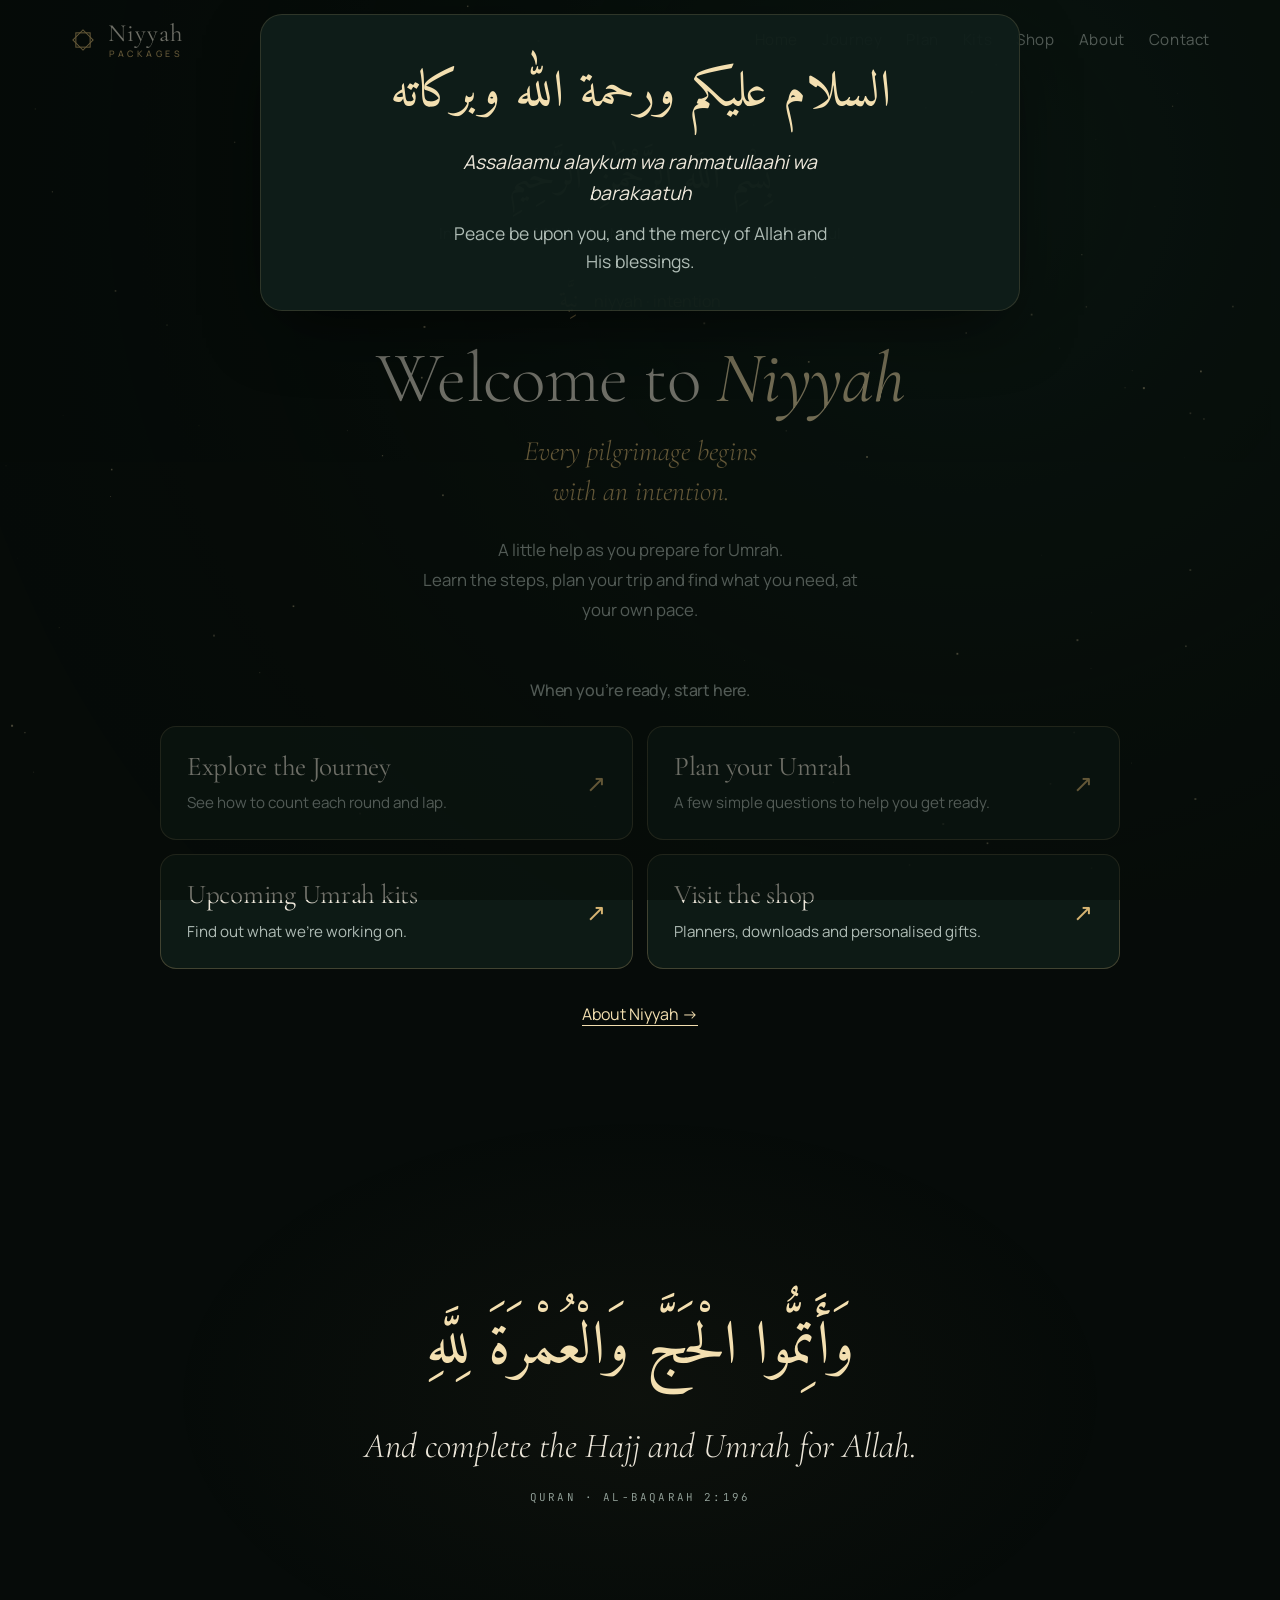
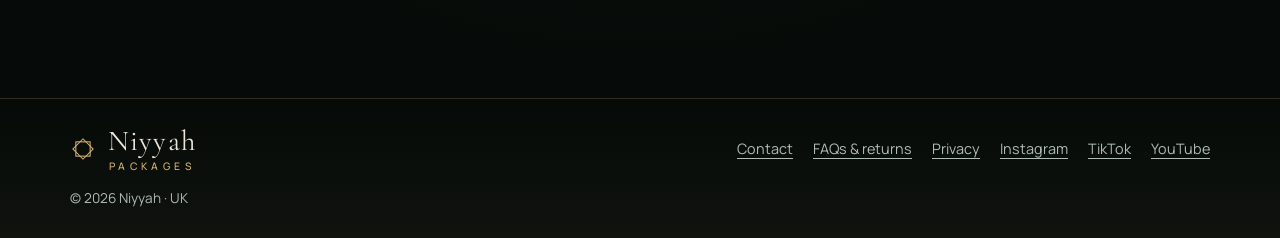
==== index.html @ 62dcf9ad "Enlarge salaam card to the top third, add English translation, show for 4.3s Co-Authored-By: Claude " ====
<!doctype html>
<html lang="en-GB">
<head>
<meta charset="utf-8">
<meta name="viewport" content="width=device-width,initial-scale=1,viewport-fit=cover">
<style>:root{padding-block:env(safe-area-inset-top,0px) env(safe-area-inset-bottom,0px)}body{margin:0}img{max-width:100%}[hidden]{display:none!important}</style>
<title>Umrah Planners &amp; Personalised Gifts UK | Niyyah Packages</title>
<meta name="claude:viewport-fit-sides" content="cover">
<meta name="description" content="Prepare for Umrah with free planning tools, printable checklists and personalised gifts from Niyyah. Shop our downloads and UK-made gifts on Etsy.">
<link rel="icon" href="favicon.ico" sizes="any">
<link rel="icon" type="image/png" href="img/icon-32.png">
<link rel="apple-touch-icon" href="img/icon-180.png">
<meta name="theme-color" content="#1D4A3D">
<link rel="preconnect" href="https://fonts.googleapis.com">
<link rel="preconnect" href="https://fonts.gstatic.com" crossorigin>
<link rel="stylesheet" media="print" onload="this.media='all'" href="https://fonts.googleapis.com/css2?family=Cormorant+Garamond:ital,wght@0,300;0,400;0,500;1,300;1,400&family=Manrope:wght@300;400;500;600&family=JetBrains+Mono:wght@400;500&family=Amiri:wght@400;700&display=swap">
<link rel="stylesheet" href="assets/style.css?v=20261102-welcome2">
<link rel="canonical" href="https://niyyahpackages.com/">
<meta property="og:type" content="website">
<meta property="og:locale" content="en_GB">
<meta property="og:site_name" content="Niyyah Packages">
<meta property="og:title" content="Umrah Planners &amp; Personalised Gifts UK | Niyyah Packages">
<meta property="og:description" content="Prepare for Umrah with free planning tools, printable checklists and personalised gifts from Niyyah. Shop our downloads and UK-made gifts on Etsy.">
<meta property="og:url" content="https://niyyahpackages.com/">
<meta property="og:image" content="https://niyyahpackages.com/img/icon-512.png">
<meta property="og:image:alt" content="Niyyah Packages logo">
<meta name="twitter:card" content="summary">
<meta name="twitter:title" content="Umrah Planners &amp; Personalised Gifts UK | Niyyah Packages">
<meta name="twitter:description" content="Prepare for Umrah with free planning tools, printable checklists and personalised gifts from Niyyah. Shop our downloads and UK-made gifts on Etsy.">
<meta name="twitter:image" content="https://niyyahpackages.com/img/icon-512.png">
<script type="application/ld+json">
{
  "@context": "https://schema.org",
  "@graph": [
    {
      "@type": "WebPage",
      "@id": "https://niyyahpackages.com/#webpage",
      "url": "https://niyyahpackages.com/",
      "name": "Umrah Planners & Personalised Gifts UK | Niyyah Packages",
      "description": "Prepare for Umrah with free planning tools, printable checklists and personalised gifts from Niyyah. Shop our downloads and UK-made gifts on Etsy.",
      "inLanguage": "en-GB",
      "isPartOf": {
        "@id": "https://niyyahpackages.com/#website"
      }
    },
    {
      "@type": "OnlineStore",
      "@id": "https://niyyahpackages.com/#organization",
      "name": "Niyyah Packages",
      "alternateName": "Niyyah",
      "url": "https://niyyahpackages.com/",
      "logo": "https://niyyahpackages.com/img/icon-512.png",
      "description": "A small Glasgow business offering printable Umrah planners and personalised gifts through Etsy.",
      "sameAs": [
        "https://www.etsy.com/shop/NiyyahPackages",
        "https://www.instagram.com/niyyah.packages/",
        "https://www.tiktok.com/@niyyah.packages",
        "https://www.youtube.com/@Niyyah.Packages"
      ]
    },
    {
      "@type": "WebSite",
      "@id": "https://niyyahpackages.com/#website",
      "url": "https://niyyahpackages.com/",
      "name": "Niyyah Packages",
      "alternateName": "Niyyah",
      "inLanguage": "en-GB",
      "publisher": {
        "@id": "https://niyyahpackages.com/#organization"
      }
    }
  ]
}
</script>
</head>
<body>
<a class="skip-link" href="#main-content">Skip to content</a>
<canvas id="sky" aria-hidden="true"></canvas>
<div class="progress" aria-hidden="true"></div>
<svg width="0" height="0" style="position:absolute" aria-hidden="true">
  <defs>
    <symbol id="star" viewBox="0 0 40 40"><g fill="none" stroke="currentColor" stroke-width="1.6"><rect x="9" y="9" width="22" height="22"/><rect x="9" y="9" width="22" height="22" transform="rotate(45 20 20)"/></g></symbol>
    <symbol id="arr" viewBox="0 0 24 24"><path d="M5 12h14M13 6l6 6-6 6" fill="none" stroke="currentColor" stroke-width="1.5"/></symbol>
  </defs>
</svg>
<header class="nav">
  <div class="nav-shell"></div>
  <div class="wrap">
    <a class="brand" href="/" aria-label="Niyyah home"><svg><use href="#star"/></svg><span class="wm">Niyyah<small>Packages</small></span></a>
    <ul><li><a href="/" aria-current="page">Home</a></li><li><a href="/journey">Journey</a></li><li><a href="/plan">Plan</a></li><li><a href="/packages">Kits</a></li><li><a href="/shop">Shop</a></li><li><a href="/about">About</a></li><li><a href="/contact">Contact</a></li></ul>
    <details class="mobile-menu"><summary aria-label="Open navigation"><span class="hamburger" aria-hidden="true"><i></i><i></i><i></i></span></summary><nav aria-label="Mobile navigation"><a href="/" aria-current="page">Home</a><a href="/journey">Journey</a><a href="/plan">Plan</a><a href="/packages">Kits</a><a href="/shop">Shop</a><a href="/about">About</a><a href="/contact">Contact</a></nav></details>
  </div>
</header>
<main id="main-content" class="home">
  <div class="home-opening wrap">
    <div class="home-bismillah"><p class="ar-text" lang="ar" dir="rtl">بِسْمِ اللَّهِ الرَّحْمَٰنِ الرَّحِيمِ</p><p>In the name of Allah, the Most Gracious, the Most Merciful</p></div>
    <p class="home-definition"><span lang="ar" dir="rtl">نِيَّة</span> niyyah · intention</p>
    <h1>Welcome to <em>Niyyah</em></h1>
    <p class="home-tagline">Every pilgrimage begins with an intention.</p>
    <div class="home-welcome"><p class="home-intro home-intro-desktop">A little help as you prepare for Umrah.<br>Learn the steps, plan your trip and find what you need, at your own pace.</p><p class="home-intro home-intro-mobile">Learn the steps. Plan your Umrah.<br>Prepare at your own pace.</p></div>
  </div>
  <section class="home-destinations wrap" aria-labelledby="explore-title">
    <h2 id="explore-title">When you’re ready, start here.</h2>
    <div class="destination-grid">
      <a class="destination" href="/journey"><span><h3>Explore the Journey</h3><p>See how to count each round and lap.</p></span><span aria-hidden="true">↗</span></a>
      <a class="destination" href="/plan"><span><h3>Plan your Umrah</h3><p>A few simple questions to help you get ready.</p></span><span aria-hidden="true">↗</span></a>
      <a class="destination" href="/packages"><span><h3>Upcoming Umrah kits</h3><p>Find out what we’re working on.</p></span><span aria-hidden="true">↗</span></a>
      <a class="destination" href="/shop"><span><h3>Visit the shop</h3><p>Planners, downloads and personalised gifts.</p></span><span aria-hidden="true">↗</span></a>
    </div>
    <a class="home-about" href="/about">About Niyyah <span aria-hidden="true">→</span></a>
  </section>
<section class="verse page-reminder" aria-label="A Quran reminder"><div class="wrap"><div class="reminder-slides"><div class="reminder-slide is-active"><p class="ar-text" lang="ar" dir="rtl">وَأَتِمُّوا الْحَجَّ وَالْعُمْرَةَ لِلَّهِ</p><blockquote>And complete the Hajj and Umrah for Allah.<cite><a href="https://quran.com/2/196" target="_blank" rel="noopener">Quran · Al-Baqarah 2:196</a></cite></blockquote></div><div class="reminder-slide" aria-hidden="true" inert><p class="ar-text" lang="ar" dir="rtl">فَاذْكُرُونِي أَذْكُرْكُمْ وَاشْكُرُوا لِي وَلَا تَكْفُرُونِ</p><blockquote>Remember Me; I will remember you. And thank Me, and never be ungrateful.<cite><a href="https://quran.com/2/152" target="_blank" rel="noopener">Quran · Al-Baqarah 2:152</a></cite></blockquote></div><div class="reminder-slide" aria-hidden="true" inert><p class="ar-text" lang="ar" dir="rtl">وَإِلَىٰ رَبِّكَ فَارْغَبْ</p><blockquote>Turning to your Lord alone with hope.<cite><a href="https://quran.com/94/8" target="_blank" rel="noopener">Quran · Ash-Sharh 94:8</a></cite></blockquote></div></div></div></section>
</main>
<footer class="simple-footer"><div class="wrap">
  <a class="brand footer-brand" href="/" aria-label="Niyyah home"><svg aria-hidden="true"><use href="#star"/></svg><span class="wm">Niyyah<small>Packages</small></span></a>
  <nav aria-label="Footer"><a href="/contact">Contact</a><a href="/contact#faq">FAQs &amp; returns</a><a href="/privacy">Privacy</a><a href="https://www.instagram.com/niyyah.packages/" target="_blank" rel="noopener">Instagram</a><a href="https://www.tiktok.com/@niyyah.packages" target="_blank" rel="noopener">TikTok</a><a href="https://www.youtube.com/@Niyyah.Packages" target="_blank" rel="noopener">YouTube</a></nav>
  <p>© 2026 Niyyah · UK</p>
</div></footer>
<script src="assets/ui.js?v=20261030-motion6"></script>
<script src="assets/sky.js?v=20261030-motion6"></script>
<script src="assets/reminders.js?v=20261030-loop9"></script>
<script src="assets/salaam.js?v=20261102-2" defer></script>
</body>
</html>
---- assets/style.css ----
/* Layout: a night-time Haram feeling. Near-black green ground, gold as light, one sculptural 3D star you can hold.
   The page follows the order of an Umrah: intention → ihram → tawaf (7) → sa'i (7) → done, with the shop woven in. */
:root{
  --void:#060B09; --night:#0A1411; --deep:#0F1E19; --glass:rgba(22,40,34,.55); --edge:rgba(214,186,128,.16);
  --gold:#D6B472; --gold-hi:#F3DFB0; --gold-lo:#8C6D3A; --text:#EDE7DA; --muted:#93A39B; --dim:#5F6E67;
  --display:"Cormorant Garamond", "Iowan Old Style", Georgia, serif;
  --body:"Manrope", system-ui, -apple-system, "Segoe UI", sans-serif;
  --mono:"JetBrains Mono", ui-monospace, "SF Mono", Menlo, monospace;
  --arabic:"Amiri", "Noto Naskh Arabic", "Geeza Pro", serif;
  --max:1180px; color-scheme:dark;
}
*{box-sizing:border-box}
html{scroll-behavior:smooth}
body{background:var(--void);color:var(--text);font-family:var(--body);font-size:16px;line-height:1.65;-webkit-font-smoothing:antialiased;overflow-x:hidden}
a{color:inherit}
h1,h2,h3{font-family:var(--display);font-weight:300;line-height:1.05;text-wrap:balance;margin:0;letter-spacing:-.01em}
p{margin:0}
.wrap{max-width:var(--max);margin-inline:auto;padding-left:max(20px,env(safe-area-inset-left,0px));padding-right:max(20px,env(safe-area-inset-right,0px))}
.label{font-family:var(--mono);font-size:.72rem;letter-spacing:.22em;text-transform:uppercase;color:var(--gold)}
.muted{color:var(--muted)}
:focus-visible{outline:1px solid var(--gold-hi);outline-offset:4px;border-radius:4px}
::selection{background:var(--gold);color:var(--void)}

/* atmosphere */
#sky{position:fixed;inset:0;width:100%;height:100%;z-index:0;pointer-events:none}
main,header,footer{position:relative;z-index:2}
.progress{position:fixed;top:0;left:0;height:2px;width:100%;transform-origin:0 50%;transform:scaleX(0);background:linear-gradient(90deg,var(--gold-lo),var(--gold-hi));z-index:60;margin-top:env(safe-area-inset-top,0px)}

/* nav */
body::before{content:"";position:fixed;inset:0 0 auto;height:env(safe-area-inset-top,0px);z-index:59;background:var(--void)}
.nav{position:sticky;top:env(safe-area-inset-top,0px);z-index:50}
.nav .wrap{display:flex;align-items:center;gap:28px;padding-block:18px}
.nav-shell{position:absolute;inset:0;background:linear-gradient(180deg,rgba(6,11,9,.92),rgba(6,11,9,.55));backdrop-filter:blur(14px);border-bottom:1px solid var(--edge);opacity:0;transition:opacity .4s}
.scrolled .nav-shell{opacity:1}
.brand{position:relative;display:flex;align-items:center;gap:12px;text-decoration:none;font-family:var(--display);font-size:1.55rem;font-weight:400;letter-spacing:.04em}
.brand svg{width:26px;height:26px;color:var(--gold);transition:transform 1.2s cubic-bezier(.2,.8,.2,1)}
.brand:hover svg{transform:rotate(135deg)}
.brand .wm{display:flex;flex-direction:column;line-height:1}
.brand .wm small{font-family:var(--body);font-size:.36em;font-weight:500;letter-spacing:.42em;text-transform:uppercase;color:var(--gold);margin-top:5px;padding-left:.1em}
.nav ul{position:relative;display:flex;gap:26px;list-style:none;margin:0 0 0 auto;padding:0}
.nav ul a{text-decoration:none;font-size:.86rem;color:var(--muted);letter-spacing:.04em;transition:color .25s}
.nav ul a:hover{color:var(--gold-hi)}
.btn{position:relative;display:inline-flex;align-items:center;gap:10px;padding:14px 24px;border-radius:999px;font-weight:500;font-size:.9rem;letter-spacing:.02em;text-decoration:none;white-space:nowrap;border:0;cursor:pointer;font-family:var(--body);transition:background .3s,color .3s,box-shadow .3s}
.btn-gold{background:linear-gradient(135deg,var(--gold-hi),var(--gold) 45%,var(--gold-lo));color:#120D05;box-shadow:0 10px 40px -12px rgba(214,180,114,.6)}
.btn-gold:hover{box-shadow:0 14px 50px -10px rgba(243,223,176,.75)}
.btn-ghost{color:var(--text);border:1px solid var(--edge);background:rgba(214,180,114,.04)}
.btn-ghost:hover{border-color:var(--gold);color:var(--gold-hi)}
.nav .btn{position:relative;padding:10px 18px;font-size:.82rem}
@media (max-width:880px){.nav ul{display:none}.nav .btn{margin-left:auto}}

/* hero */
.hero{min-height:min(860px,100svh);display:grid;align-items:center;padding-block:40px 80px}
.hero .wrap{display:grid;grid-template-columns:minmax(0,1fr) minmax(0,1.05fr);gap:30px;align-items:center}
@media (max-width:900px){.hero .wrap{grid-template-columns:1fr}.hero{min-height:0}.hero .stage{order:-1;max-width:400px;margin-bottom:10px}}
.hero-copy{display:grid;gap:28px}
.def{display:flex;align-items:center;gap:16px;font-family:var(--mono);font-size:.74rem;letter-spacing:.18em;text-transform:uppercase;color:var(--muted)}
.def .ar{font-family:var(--arabic);font-size:1.9rem;letter-spacing:0;text-transform:none;color:var(--gold);line-height:1}
.def i{display:block;width:40px;height:1px;background:var(--edge)}
.hero h1{font-size:clamp(3rem,6.2vw,5.6rem)}
.hero h1 em{font-style:italic;background:linear-gradient(100deg,var(--gold-lo),var(--gold-hi) 45%,var(--gold) 70%,var(--gold-lo));-webkit-background-clip:text;background-clip:text;color:transparent;background-size:200% 100%;animation:sheen 7s ease-in-out infinite}
@keyframes sheen{0%,100%{background-position:0 0}50%{background-position:100% 0}}
.hero .lede{font-size:1.12rem;color:var(--muted);max-width:42ch;font-weight:300}
.hero .ctas{display:flex;gap:12px;flex-wrap:wrap}
.hud{display:flex;gap:28px;flex-wrap:wrap;padding-top:8px;border-top:1px solid var(--edge)}
.hud div{display:grid;gap:2px}
.hud b{font-family:var(--display);font-weight:400;font-size:1.8rem;color:var(--gold-hi);font-variant-numeric:tabular-nums}
.hud span{font-family:var(--mono);font-size:.66rem;letter-spacing:.16em;text-transform:uppercase;color:var(--dim)}

.stage{position:relative;aspect-ratio:1/1;width:100%;max-width:620px;margin-inline:auto;touch-action:pan-y;cursor:grab;user-select:none}
.stage:active{cursor:grabbing}
.stage canvas{position:absolute;inset:0;width:100%;height:100%;max-width:100%}
.stage .halo{position:absolute;inset:8%;border-radius:50%;background:radial-gradient(circle,rgba(214,180,114,.20),rgba(214,180,114,.04) 45%,transparent 70%);filter:blur(10px)}
.stage .ring{position:absolute;inset:3%;border-radius:50%;border:1px solid var(--edge)}
.stage .ring.r2{inset:12%;border-style:dashed;opacity:.5;animation:spin 80s linear infinite}
@keyframes spin{to{transform:rotate(360deg)}}
.stage .fallback{position:absolute;inset:22%;color:var(--gold)}
.stage-ui{position:absolute;left:0;right:0;bottom:-6px;display:flex;justify-content:center;gap:8px;flex-wrap:wrap}
.chip{font-family:var(--mono);font-size:.68rem;letter-spacing:.14em;text-transform:uppercase;padding:8px 13px;border-radius:999px;border:1px solid var(--edge);background:rgba(10,20,17,.7);backdrop-filter:blur(8px);color:var(--muted);cursor:pointer;transition:all .25s}
.chip:hover,.chip[aria-pressed="true"]{color:var(--void);background:var(--gold);border-color:var(--gold)}
.stage-tip{position:absolute;top:4%;right:2%;font-family:var(--mono);font-size:.66rem;letter-spacing:.16em;text-transform:uppercase;color:var(--dim);display:flex;gap:8px;align-items:center}
.stage-tip i{width:6px;height:6px;border-radius:50%;background:var(--gold);box-shadow:0 0 12px var(--gold);animation:pulse 2s infinite}
@keyframes pulse{50%{opacity:.3}}

/* marquee */
.marquee{overflow:hidden;border-block:1px solid var(--edge);padding-block:22px;mask-image:linear-gradient(90deg,transparent,#000 12%,#000 88%,transparent)}
.marquee-track{display:flex;gap:56px;width:max-content;animation:slide 48s linear infinite}
.marquee span{font-family:var(--display);font-style:italic;font-weight:300;font-size:clamp(1.8rem,4vw,3.2rem);color:transparent;-webkit-text-stroke:1px rgba(214,180,114,.55);white-space:nowrap}
.marquee span.ar{font-family:var(--arabic);font-style:normal;-webkit-text-stroke:0;color:var(--gold);opacity:.8}
@keyframes slide{to{transform:translateX(-50%)}}

section{padding-block:clamp(80px,11vw,150px)}
.head{display:grid;gap:18px;max-width:680px;margin-bottom:56px}
.head h2{font-size:clamp(2.4rem,5vw,4rem)}
.head p{color:var(--muted);font-size:1.08rem;font-weight:300;max-width:56ch}

/* journey: ritual instruments */
.rituals{display:grid;grid-template-columns:repeat(2,minmax(0,1fr));gap:22px}
@media (max-width:860px){.rituals{grid-template-columns:1fr}}
.panel{position:relative;min-width:0;background:linear-gradient(160deg,rgba(28,48,41,.55),rgba(10,20,17,.55));border:1px solid var(--edge);border-radius:22px;padding:30px;overflow:hidden;}
.panel::before{content:"";position:absolute;inset:0;border-radius:inherit;padding:1px;background:linear-gradient(140deg,rgba(243,223,176,.35),transparent 40%,transparent 60%,rgba(214,180,114,.2));-webkit-mask:linear-gradient(#000 0 0) content-box,linear-gradient(#000 0 0);-webkit-mask-composite:xor;mask-composite:exclude;pointer-events:none}
.panel h3{font-size:2rem;font-weight:400}
.panel .ph{display:flex;justify-content:space-between;align-items:baseline;gap:12px}
.panel p{color:var(--muted);margin-top:10px;font-size:.96rem;max-width:46ch}
.instr{margin-top:24px;display:grid;place-items:center}
.instr svg{width:100%;max-width:340px;height:auto;overflow:visible}
.readout{margin-top:18px;display:flex;justify-content:space-between;align-items:center;gap:12px;font-family:var(--mono);font-size:.78rem;color:var(--muted);letter-spacing:.08em}
.readout b{color:var(--gold-hi);font-weight:500;font-size:1.1rem;font-variant-numeric:tabular-nums}
.ctrls{display:flex;gap:8px}
.ctrl{font-family:var(--mono);font-size:.72rem;letter-spacing:.12em;text-transform:uppercase;border:1px solid var(--edge);background:transparent;color:var(--text);padding:9px 14px;border-radius:999px;cursor:pointer;transition:all .25s}
.ctrl:hover{border-color:var(--gold);color:var(--gold-hi)}
.steps{display:grid;grid-template-columns:repeat(4,minmax(0,1fr));gap:0;margin-top:22px;border-top:1px solid var(--edge)}
.steps li{list-style:none;padding:22px 18px 0 0;min-width:0}
.steps .k{font-family:var(--mono);font-size:.68rem;letter-spacing:.18em;color:var(--gold)}
.steps h4{font-family:var(--display);font-weight:400;font-size:1.5rem;margin:8px 0 6px}
.steps p{color:var(--muted);font-size:.92rem}
@media (max-width:760px){.steps{grid-template-columns:repeat(2,minmax(0,1fr));row-gap:24px}}
.note{margin-top:30px;font-size:.88rem;color:var(--dim);max-width:70ch}
.note b{color:var(--muted);font-weight:500}

/* products */
.grid{display:grid;grid-template-columns:repeat(3,minmax(0,1fr));gap:22px;perspective:1200px}
@media (max-width:960px){.grid{grid-template-columns:repeat(2,minmax(0,1fr))}}
@media (max-width:620px){.grid{grid-template-columns:1fr}}
.card{position:relative;display:flex;flex-direction:column;text-decoration:none;border-radius:22px;overflow:hidden;background:var(--deep);border:1px solid var(--edge);transform-style:preserve-3d;transition:transform .5s cubic-bezier(.2,.8,.2,1),box-shadow .5s;will-change:transform}
.card:hover{box-shadow:0 40px 80px -40px rgba(214,180,114,.45)}
.card .glare{position:absolute;inset:0;pointer-events:none;background:radial-gradient(circle at var(--gx,50%) var(--gy,0%),rgba(243,223,176,.22),transparent 45%);opacity:0;transition:opacity .4s;z-index:2}
.card:hover .glare{opacity:1}
.card .img{position:relative;overflow:hidden;aspect-ratio:4/3}
.card img{display:block;width:100%;height:100%;object-fit:cover;max-width:100%;transition:transform 1.2s cubic-bezier(.2,.8,.2,1)}
.card:hover img{transform:scale(1.06)}
.card .badge{position:absolute;top:14px;left:14px;font-family:var(--mono);font-size:.64rem;letter-spacing:.16em;text-transform:uppercase;padding:7px 11px;border-radius:999px;background:rgba(6,11,9,.72);backdrop-filter:blur(8px);color:var(--gold-hi);border:1px solid var(--edge)}
.card .body{display:grid;gap:8px;padding:24px;flex:1;transform:translateZ(30px)}
.card h3{font-size:1.65rem;font-weight:400}
.card p{color:var(--muted);font-size:.93rem}
.card .row{display:flex;justify-content:space-between;align-items:center;margin-top:auto;padding-top:16px;border-top:1px solid var(--edge)}
.price{font-family:var(--display);font-size:1.7rem;color:var(--gold-hi);font-variant-numeric:tabular-nums}
.price small{font-family:var(--mono);font-size:.62rem;letter-spacing:.12em;text-transform:uppercase;color:var(--dim);margin-left:8px}
.arrow{width:40px;height:40px;border-radius:50%;border:1px solid var(--edge);display:grid;place-items:center;color:var(--gold);transition:all .3s}
.card:hover .arrow{background:var(--gold);color:var(--void);transform:rotate(-45deg)}
.shop-foot{margin-top:28px;display:flex;justify-content:space-between;align-items:center;gap:16px;flex-wrap:wrap;color:var(--dim);font-size:.88rem}
.tlink{color:var(--gold-hi);text-underline-offset:5px;text-decoration-color:var(--gold-lo)}

/* personaliser */
.studio{display:grid;grid-template-columns:minmax(0,.9fr) minmax(0,1.1fr);gap:clamp(24px,5vw,60px);align-items:center}
@media (max-width:880px){.studio{grid-template-columns:1fr}}
.field{display:grid;gap:8px;margin-top:26px}
.field label{font-family:var(--mono);font-size:.7rem;letter-spacing:.18em;text-transform:uppercase;color:var(--muted)}
.field input{width:100%;font:inherit;font-family:var(--display);font-size:2rem;font-style:italic;color:var(--gold-hi);background:transparent;border:0;border-bottom:1px solid var(--edge);padding:6px 0 10px;outline:none;transition:border-color .3s}
.field input:focus{border-color:var(--gold)}
.field .row2{display:grid;grid-template-columns:1fr 120px;gap:16px}
.toggle{display:inline-flex;margin-top:26px;border:1px solid var(--edge);border-radius:999px;padding:4px}
.toggle button{font-family:var(--mono);font-size:.72rem;letter-spacing:.14em;text-transform:uppercase;border:0;background:transparent;color:var(--muted);padding:10px 18px;border-radius:999px;cursor:pointer;transition:all .3s}
.toggle button[aria-pressed="true"]{background:var(--gold);color:var(--void)}
.preview{position:relative;aspect-ratio:5/4;border-radius:26px;overflow:hidden;border:1px solid var(--edge);background:radial-gradient(ellipse at 50% 30%,#1D3A31,#0A1411 70%)}
.preview svg{position:absolute;inset:0;width:100%;height:100%}
.preview .cap{position:absolute;left:18px;bottom:16px;font-family:var(--mono);font-size:.64rem;letter-spacing:.16em;text-transform:uppercase;color:var(--dim)}
.studio .btn{margin-top:28px}

/* countdown */
.count{display:grid;grid-template-columns:minmax(0,1fr) minmax(0,1fr);gap:22px}
@media (max-width:860px){.count{grid-template-columns:1fr}}
.dial{display:grid;place-items:center;text-align:center;padding:34px 20px}
.dial .big{font-family:var(--display);font-size:clamp(4.5rem,11vw,8rem);line-height:.9;color:var(--gold-hi);font-variant-numeric:tabular-nums}
.dial .unit{font-family:var(--mono);font-size:.72rem;letter-spacing:.2em;text-transform:uppercase;color:var(--muted);margin-top:10px}
.dial input{margin-top:24px;font:inherit;font-family:var(--mono);color:var(--text);background:rgba(6,11,9,.6);border:1px solid var(--edge);border-radius:12px;padding:12px 14px;color-scheme:dark}
.todo h3{font-size:1.8rem;font-weight:400}
.todo ul{list-style:none;padding:0;margin:18px 0 0;display:grid;gap:12px}
.todo li{display:flex;gap:12px;align-items:flex-start;color:var(--text);font-size:.98rem}
.todo li::before{content:"";flex:none;width:14px;height:14px;margin-top:5px;border:1px solid var(--gold);border-radius:3px}
.todo .when{font-family:var(--mono);font-size:.7rem;letter-spacing:.16em;text-transform:uppercase;color:var(--gold)}
.todo .btn{margin-top:22px}

/* coming / groups / about / faq */
.split{display:grid;grid-template-columns:minmax(0,1fr) minmax(0,1fr);gap:clamp(24px,5vw,70px);align-items:start}
@media (max-width:860px){.split{grid-template-columns:1fr}}
.soon{display:grid;gap:18px}
.soon .panel h3{font-size:1.7rem}
.pill{display:inline-flex;align-items:center;gap:8px;margin-top:16px;font-family:var(--mono);font-size:.66rem;letter-spacing:.16em;text-transform:uppercase;color:var(--gold-hi);border:1px solid var(--edge);padding:6px 12px;border-radius:999px}
.pill i{width:6px;height:6px;border-radius:50%;background:var(--gold);animation:pulse 2s infinite}
.kit{list-style:none;padding:0;margin:26px 0 0;display:grid;grid-template-columns:repeat(2,minmax(0,1fr));gap:12px 22px}
.kit li{display:flex;gap:10px;align-items:baseline;color:var(--muted);font-size:.95rem}
.kit li::before{content:"";flex:none;width:6px;height:6px;transform:rotate(45deg);background:var(--gold)}
.specs{display:grid;margin:0}
.specs div{display:flex;justify-content:space-between;gap:16px;padding:18px 0;border-bottom:1px solid var(--edge)}
.specs dt{font-family:var(--mono);font-size:.72rem;letter-spacing:.14em;text-transform:uppercase;color:var(--muted)}
.specs dd{margin:0;font-family:var(--display);font-size:1.25rem;text-align:right}
.quote{font-family:var(--display);font-style:italic;font-weight:300;font-size:clamp(2rem,4.4vw,3.4rem);line-height:1.15}
.quote em{color:var(--gold-hi)}
.story{display:grid;gap:18px;color:var(--muted);font-size:1.04rem;font-weight:300;max-width:60ch}
.story strong{color:var(--text);font-weight:500}
.tags{display:flex;flex-wrap:wrap;gap:8px}
.tags span{font-family:var(--mono);font-size:.68rem;letter-spacing:.12em;text-transform:uppercase;padding:8px 12px;border:1px solid var(--edge);border-radius:999px;color:var(--text)}
details{border-bottom:1px solid var(--edge)}
details:first-of-type{border-top:1px solid var(--edge)}
summary{cursor:pointer;list-style:none;display:flex;justify-content:space-between;align-items:center;gap:16px;padding:26px 0;font-family:var(--display);font-size:1.55rem;font-weight:400}
summary::-webkit-details-marker{display:none}
summary::after{content:"";flex:none;width:12px;height:12px;border-right:1px solid var(--gold);border-bottom:1px solid var(--gold);transform:rotate(45deg);transition:transform .35s}
details[open] summary::after{transform:rotate(225deg)}
details p{padding:0 0 26px;color:var(--muted);max-width:68ch}
.faq{max-width:860px}

footer{border-top:1px solid var(--edge);background:linear-gradient(180deg,transparent,rgba(214,180,114,.05))}
.foot{display:grid;grid-template-columns:minmax(0,1.4fr) repeat(2,minmax(0,1fr));gap:30px;padding-block:60px}
@media (max-width:760px){.foot{grid-template-columns:1fr}}
.foot p{color:var(--muted);font-size:.92rem;margin-top:14px;max-width:38ch}
.foot nav{display:grid;gap:10px;align-content:start}
.foot nav a{text-decoration:none;color:var(--muted);font-size:.92rem}
.foot nav a:hover{color:var(--gold-hi)}
.big-word{font-family:var(--display);font-weight:300;font-size:clamp(5rem,22vw,18rem);line-height:.8;text-align:center;color:transparent;-webkit-text-stroke:1px rgba(214,180,114,.22);user-select:none;padding-bottom:40px;overflow:hidden}
.legal{border-top:1px solid var(--edge);padding-block:18px;font-family:var(--mono);font-size:.68rem;letter-spacing:.1em;color:var(--dim)}

/* reveal: visible at rest, gentle lift when JS runs */
.reveal{transition:transform 1s cubic-bezier(.2,.8,.2,1),opacity 1s}
.js .reveal.pre{transform:translateY(24px);opacity:.45}
@media (prefers-reduced-motion:reduce){*{animation:none!important;transition:none!important}.js .reveal.pre{transform:none;opacity:1}}

/* multi-page additions */
.nav ul a[aria-current="page"]{color:var(--gold-hi)}
.shape-name{position:absolute;left:0;right:0;bottom:2%;text-align:center;font-family:var(--mono);font-size:.7rem;letter-spacing:.22em;text-transform:uppercase;color:var(--gold);transition:opacity .4s}
.page-head{padding-block:clamp(70px,10vw,120px) 10px}
.page-head h1{font-size:clamp(2.8rem,6.5vw,5.2rem)}
.page-head p{color:var(--muted);font-size:1.12rem;font-weight:300;max-width:52ch;margin-top:18px}
.page-head .label{display:block;margin-bottom:18px}
.explore{display:grid;grid-template-columns:repeat(4,minmax(0,1fr));gap:18px}
@media (max-width:960px){.explore{grid-template-columns:repeat(2,minmax(0,1fr))}}
@media (max-width:520px){.explore{grid-template-columns:1fr}}
.door{position:relative;display:grid;gap:10px;align-content:start;min-height:230px;padding:28px;text-decoration:none;border:1px solid var(--edge);border-radius:22px;background:linear-gradient(160deg,rgba(28,48,41,.5),rgba(10,20,17,.5));transition:border-color .3s,transform .4s}
.door:hover{border-color:var(--gold);transform:translateY(-4px)}
.door .k{font-family:var(--mono);font-size:.68rem;letter-spacing:.2em;color:var(--gold)}
.door h3{font-size:1.9rem;font-weight:400}
.door p{color:var(--muted);font-size:.93rem}
.door .arrow{position:absolute;right:22px;bottom:22px}
.door:hover .arrow{background:var(--gold);color:var(--void);transform:rotate(-45deg)}
.next-page{display:flex;justify-content:space-between;align-items:center;gap:20px;flex-wrap:wrap;padding-block:40px;border-top:1px solid var(--edge)}
.next-page a{font-family:var(--display);font-size:clamp(1.8rem,4vw,2.8rem);text-decoration:none;color:var(--text)}
.next-page a:hover{color:var(--gold-hi)}

/* ===== v4 additions ===== */
.ar-text{font-family:var(--arabic);direction:rtl;line-height:1.9;color:var(--gold)}
.bismillah{display:grid;justify-items:center;gap:4px;padding-top:26px;text-align:center}
.bismillah .ar-text{font-size:clamp(1.7rem,3.6vw,2.5rem);line-height:1.6}
.bismillah small{font-family:var(--body);font-weight:500;font-size:.68rem;letter-spacing:.24em;word-spacing:.08em;text-wrap:balance;max-width:44ch;text-transform:uppercase;color:var(--dim)}
.page-head .bism{display:block;font-family:var(--arabic);font-size:1.35rem;color:var(--gold);direction:rtl;text-align:left;margin-bottom:22px;opacity:.85}
.verse{padding-block:clamp(70px,10vw,120px);text-align:center;border-block:1px solid var(--edge);background:radial-gradient(ellipse at 50% 50%,rgba(214,180,114,.07),transparent 65%)}
.verse .ar-text{font-size:clamp(2rem,5vw,3.4rem);line-height:1.7;color:var(--gold-hi)}
.verse blockquote{margin:14px auto 0;max-width:30ch;font-family:var(--display);font-style:italic;font-weight:300;font-size:clamp(1.5rem,3vw,2.2rem);line-height:1.25}
.verse cite{display:block;margin-top:16px;font-style:normal;font-family:var(--mono);font-size:.68rem;letter-spacing:.2em;text-transform:uppercase;color:var(--dim)}
.explore{grid-template-columns:repeat(auto-fit,minmax(200px,1fr))}
.door.soon-door{border-style:dashed}
.door .tagline{font-family:var(--mono);font-size:.62rem;letter-spacing:.16em;text-transform:uppercase;color:var(--gold-hi);border:1px solid var(--edge);border-radius:999px;padding:5px 10px;justify-self:start}

/* shop */
.filters{display:flex;flex-wrap:wrap;gap:8px;margin:-20px 0 34px}
.filters button{font-family:var(--mono);font-size:.7rem;letter-spacing:.14em;text-transform:uppercase;border:1px solid var(--edge);background:transparent;color:var(--muted);padding:10px 16px;border-radius:999px;cursor:pointer;transition:all .25s}
.filters button[aria-pressed="true"],.filters button:hover{background:var(--gold);color:var(--void);border-color:var(--gold)}
.card .badge.new{background:var(--gold);color:var(--void);border-color:var(--gold)}
.card[hidden]{display:none}
.price-note{margin-top:22px;font-size:.84rem;color:var(--dim);max-width:72ch}
.viewer{position:relative;aspect-ratio:5/4;border-radius:26px;overflow:hidden;border:1px solid var(--edge);background:radial-gradient(ellipse at 50% 35%,#21423A,#0A1411 72%);cursor:grab;touch-action:pan-y;outline:none}
.viewer:focus-visible{border-color:var(--gold)}
.viewer.grabbing{cursor:grabbing}
.viewer canvas{position:absolute;inset:0;width:100%;height:100%;max-width:100%}
.viewer .tip{position:absolute;left:18px;top:16px;font-family:var(--mono);font-size:.64rem;letter-spacing:.16em;text-transform:uppercase;color:var(--muted);display:flex;gap:8px;align-items:center;pointer-events:none}
.viewer .tip i{width:6px;height:6px;border-radius:50%;background:var(--gold);box-shadow:0 0 10px var(--gold)}
.viewer .cap{position:absolute;left:18px;bottom:16px;right:18px;font-family:var(--mono);font-size:.62rem;letter-spacing:.14em;text-transform:uppercase;color:var(--dim);pointer-events:none}
.viewer.no3d{background:var(--deep) url("../img/mug.jpg") center/cover}
.viewer.no3d .tip{display:none}
.coming-grid{display:grid;grid-template-columns:repeat(3,minmax(0,1fr));gap:18px}
@media (max-width:860px){.coming-grid{grid-template-columns:1fr}}

/* plan */
.reco{display:grid;gap:10px;margin-top:20px}
.mini{display:grid;grid-template-columns:72px 1fr;gap:14px;align-items:center;text-decoration:none;padding:10px;border:1px solid var(--edge);border-radius:14px;transition:border-color .25s}
.mini:hover{border-color:var(--gold)}
.mini img{width:72px;height:54px;object-fit:cover;border-radius:8px}
.mini b{display:block;font-weight:500;font-size:.95rem}
.mini em{font-style:normal;font-family:var(--mono);font-size:.74rem;color:var(--gold-hi)}
.deck{position:relative;border:1px solid var(--edge);border-radius:26px;overflow:hidden;background:linear-gradient(160deg,rgba(28,48,41,.55),rgba(10,20,17,.55))}
.track{display:flex;transition:transform .7s cubic-bezier(.2,.8,.2,1);touch-action:pan-y}
.slide{flex:0 0 100%;min-width:0;display:grid;grid-template-columns:minmax(0,.9fr) minmax(0,1.1fr);gap:clamp(20px,4vw,56px);padding:clamp(28px,5vw,56px)}
@media (max-width:820px){.slide{grid-template-columns:1fr}}
.slide .stage-no{font-family:var(--mono);font-size:.7rem;letter-spacing:.2em;color:var(--gold)}
.slide h3{font-size:clamp(2rem,4.4vw,3.2rem);font-weight:300;margin-top:12px}
.slide .who{margin-top:16px;color:var(--muted);font-size:1rem}
.slide .who b{color:var(--gold-hi);font-weight:500}
.slide .why{margin-top:14px;color:var(--muted);font-weight:300}
.slide ul{list-style:none;margin:0;padding:0;display:grid;gap:12px;align-content:start}
.slide li{display:flex;gap:12px;align-items:flex-start}
.slide li::before{content:"";flex:none;width:7px;height:7px;margin-top:9px;transform:rotate(45deg);background:var(--gold)}
.slide .helps{margin-top:22px;display:flex;flex-wrap:wrap;gap:8px;align-items:center}
.slide .helps span{font-family:var(--mono);font-size:.66rem;letter-spacing:.16em;text-transform:uppercase;color:var(--dim);margin-right:4px}
.slide .helps a{font-size:.85rem;text-decoration:none;border:1px solid var(--edge);border-radius:999px;padding:7px 13px;color:var(--text)}
.slide .helps a:hover{border-color:var(--gold);color:var(--gold-hi)}
.deck-nav{display:flex;justify-content:space-between;align-items:center;gap:12px;padding:16px clamp(20px,4vw,40px);border-top:1px solid var(--edge)}
.dots{display:flex;gap:8px}
.dot{width:34px;height:4px;border-radius:2px;border:0;background:rgba(214,180,114,.22);cursor:pointer;padding:0}
.dot[aria-current="true"]{background:var(--gold)}
.arrows{display:flex;gap:8px}
.arrows button{width:44px;height:44px;border-radius:50%;border:1px solid var(--edge);background:transparent;color:var(--gold);cursor:pointer;display:grid;place-items:center}
.arrows button:hover{background:var(--gold);color:var(--void)}

/* about + packages + thank you */
.principles{display:grid;grid-template-columns:repeat(3,minmax(0,1fr));gap:18px}
@media (max-width:900px){.principles{grid-template-columns:repeat(2,minmax(0,1fr))}}
@media (max-width:560px){.principles{grid-template-columns:1fr}}
.principles .panel h3{font-size:1.5rem}
.principles .panel .k{font-family:var(--mono);font-size:.66rem;letter-spacing:.2em;color:var(--gold)}
.name-block{display:grid;grid-template-columns:auto 1fr;gap:clamp(20px,5vw,60px);align-items:center}
@media (max-width:700px){.name-block{grid-template-columns:1fr}}
.name-block .big-ar{font-family:var(--arabic);font-size:clamp(5rem,14vw,9rem);color:var(--gold);line-height:1.2}
.timeline{list-style:none;margin:0;padding:0;display:grid;gap:0;border-left:1px solid var(--edge)}
.timeline li{position:relative;padding:0 0 34px 30px}
.timeline li::before{content:"";position:absolute;left:-6px;top:6px;width:11px;height:11px;border-radius:50%;background:var(--void);border:2px solid var(--gold)}
.timeline li.now::before{background:var(--gold);box-shadow:0 0 14px var(--gold)}
.timeline .k{font-family:var(--mono);font-size:.68rem;letter-spacing:.2em;text-transform:uppercase;color:var(--gold)}
.timeline h3{font-size:1.6rem;font-weight:400;margin:6px 0 4px}
.timeline p{color:var(--muted);font-size:.95rem;max-width:56ch}
.thanks{text-align:center;padding-block:clamp(60px,9vw,110px) 20px}
.thanks .ar-text{font-size:clamp(2.6rem,7vw,4.6rem);color:var(--gold-hi);line-height:1.5}
.thanks h1{font-size:clamp(2.6rem,6vw,4.6rem);margin-top:6px}
.thanks p.lede{color:var(--muted);font-size:1.12rem;font-weight:300;max-width:52ch;margin:18px auto 0}
.duas{display:grid;grid-template-columns:repeat(2,minmax(0,1fr));gap:20px}
@media (max-width:820px){.duas{grid-template-columns:1fr}}
.dua{text-align:center;padding:36px 28px}
.dua .ar-text{font-size:clamp(1.6rem,3.4vw,2.2rem);color:var(--gold-hi);line-height:1.8}
.dua .tr{font-family:var(--display);font-style:italic;font-size:1.2rem;margin-top:10px}
.dua .en{color:var(--muted);margin-top:8px}
.dua cite{display:block;margin-top:14px;font-style:normal;font-family:var(--mono);font-size:.64rem;letter-spacing:.18em;text-transform:uppercase;color:var(--dim)}
.steps3{display:grid;grid-template-columns:repeat(3,minmax(0,1fr));gap:18px}
@media (max-width:860px){.steps3{grid-template-columns:1fr}}
.steps3 .panel h3{font-size:1.5rem}
.steps3 .panel .k{font-family:var(--mono);font-size:.66rem;letter-spacing:.2em;color:var(--gold)}
.card .tagline{font-family:var(--mono);font-size:.62rem;letter-spacing:.16em;text-transform:uppercase;color:var(--gold-hi);justify-self:start}
.card .tagline.new{color:var(--void);background:var(--gold);padding:5px 10px;border-radius:999px}
.card.wide{grid-column:1 / -1;display:grid;grid-template-columns:minmax(0,1.25fr) minmax(0,1fr);align-items:stretch}
.card.wide .img{aspect-ratio:auto;min-height:100%}
.card.wide .body{padding:clamp(24px,4vw,48px);align-content:center}
.card.wide h3{font-size:clamp(2rem,3.6vw,2.8rem)}
.card.wide p{font-size:1.02rem}
@media (max-width:760px){.card.wide{grid-template-columns:1fr}.card.wide .img{aspect-ratio:4/3}}
.name-block .ar-text,.page-head .bism{text-align:left}
.dua .ar-text,.verse .ar-text,.thanks .ar-text{text-align:center}
.dua p{margin-left:auto;margin-right:auto;text-wrap:balance}
.dua .ar-text{max-width:24em}
.dua .tr,.dua .en{max-width:60ch}
@media (max-width:520px){.hud{display:grid;grid-template-columns:repeat(3,1fr);gap:14px}.hud span{font-size:.58rem;letter-spacing:.1em}}
@media (max-width:520px){.readout{flex-wrap:wrap}.readout>span{flex:1 1 100%}}
.bismillah .bism-note{margin:14px auto 0;max-width:34ch;font-family:var(--display);font-style:italic;font-size:clamp(1.05rem,1.8vw,1.25rem);line-height:1.5;color:var(--muted)}
.bismillah .bism-note em{color:var(--gold-hi)}
.deck .timer{position:absolute;left:0;right:0;bottom:0;height:3px;background:rgba(214,180,114,.12)}
.deck .timer i{display:block;height:100%;background:linear-gradient(90deg,var(--gold),var(--gold-hi));transform-origin:left;transform:scaleX(0)}
.social{display:flex;flex-wrap:wrap;align-items:center;gap:10px;margin-top:20px}
.social a,.social span{width:40px;height:40px;border-radius:50%;border:1px solid var(--edge);display:grid;place-items:center;color:var(--gold)}
.social a:hover{background:var(--gold);color:var(--void)}
.social .soon{opacity:.45}
.social small{flex-basis:100%;font-family:var(--mono);font-size:.62rem;letter-spacing:.14em;text-transform:uppercase;color:var(--dim)}
/* hero showcase: the real products in a hairline mihrab arch (replaces the 3D emblem) */
.showcase{position:relative;width:100%;max-width:560px;aspect-ratio:1/1.08;margin-inline:auto}
.showcase .arch{position:absolute;left:12%;right:12%;top:0;bottom:4%;border:1px solid rgba(214,180,114,.38);border-radius:50% 50% 14px 14px/34% 34% 14px 14px;background:radial-gradient(ellipse at 50% 30%,rgba(214,180,114,.10),rgba(214,180,114,0) 65%)}
.showcase .arch i{position:absolute;inset:12px;border:1px solid rgba(214,180,114,.16);border-radius:inherit}
.sc-book,.sc-phone{position:absolute;display:block;text-decoration:none}
.sc-book img,.sc-phone img{display:block;width:100%;height:auto}
.sc-book{left:19%;top:13%;width:45%;transform:rotate(-4deg);box-shadow:0 28px 60px -12px rgba(0,0,0,.65),0 0 0 1px rgba(214,180,114,.25);border-radius:3px;overflow:hidden;animation:floatA 9s ease-in-out infinite}
.sc-phone{right:15%;bottom:9%;width:27%;padding:5px;background:#0b100e;border-radius:26px;box-shadow:0 30px 60px -10px rgba(0,0,0,.7),0 0 0 1px rgba(214,180,114,.3);transform:rotate(5deg);animation:floatB 9s ease-in-out infinite}
.sc-phone img{border-radius:21px}
.sc-cap{position:absolute;font-family:var(--mono);font-size:.64rem;letter-spacing:.2em;text-transform:uppercase;color:var(--gold)}
.sc-cap-1{left:18%;bottom:13%}
.sc-cap-2{right:13%;top:22%}
@keyframes floatA{0%,100%{transform:rotate(-4deg) translateY(0)}50%{transform:rotate(-4deg) translateY(-8px)}}
@keyframes floatB{0%,100%{transform:rotate(5deg) translateY(0)}50%{transform:rotate(5deg) translateY(6px)}}
.sc-book:hover,.sc-phone:hover{animation-play-state:paused}
@media (max-width:900px){.showcase{max-width:420px;order:-1;margin-bottom:8px}}
.reveal{transition:transform .6s cubic-bezier(.2,.8,.2,1),opacity .6s}
.track{transition:transform .55s cubic-bezier(.2,.8,.2,1)}
.hero h1{font-size:clamp(2.8rem,5vw,4.7rem)}

/* contact form */
.contact{display:grid;gap:18px;background:linear-gradient(160deg,rgba(28,48,41,.55),rgba(10,20,17,.55));border:1px solid var(--edge);border-radius:22px;padding:30px}
.contact .cf{display:grid;gap:8px}
.contact label{font-family:var(--mono);font-size:.68rem;letter-spacing:.18em;text-transform:uppercase;color:var(--muted)}
.contact input,.contact select,.contact textarea{width:100%;font:inherit;font-size:1rem;color:var(--text);background:rgba(5,12,10,.5);border:1px solid var(--edge);border-radius:12px;padding:12px 14px;outline:none;transition:border-color .3s}
.contact textarea{resize:vertical;min-height:130px}
.contact select option{background:#0d1a16}
.contact input:focus,.contact select:focus,.contact textarea:focus{border-color:var(--gold)}
.contact .btn{justify-self:start}
.contact .hp{position:absolute;left:-9999px;width:1px;height:1px;opacity:0}
.cf-status{margin:0;font-size:.95rem;color:var(--gold-hi);min-height:1.4em}
.cf-status.err{color:#e3a99a}
/* Clear navigation and a quieter landing page. */
:root{--muted:#AFBCB5;--dim:#9BAAA2}
#sky{height:100lvh;inset:0 0 auto}
.nav .wrap{justify-content:space-between}
.nav ul{gap:24px}
.nav ul a{display:inline-flex;align-items:center;min-height:44px;font-size:.95rem}
.mobile-menu{display:none;position:relative;border:0}.mobile-menu:first-of-type{border-top:0}
.mobile-menu summary{cursor:pointer;padding:10px 18px;min-height:44px;border:1px solid var(--edge);border-radius:24px;color:var(--gold-hi)}
.mobile-menu nav{position:absolute;right:0;top:calc(100% + 12px);width:min(280px,calc(100vw - 40px));padding:12px;background:#0F1E19;border:1px solid var(--edge);border-radius:16px;box-shadow:0 16px 40px #0008}
.mobile-menu nav a{display:block;padding:12px;text-decoration:none;border-radius:8px}
.mobile-menu nav a:hover{background:#ffffff09;color:var(--gold-hi)}
.skip-link{position:fixed;top:8px;left:12px;z-index:100;padding:12px 20px;background:var(--gold-hi);color:var(--void);transform:translateY(-160%)}
.skip-link:focus{transform:translateY(0)}
.home{max-width:1000px;margin:auto}
.home-opening{text-align:center;padding-top:clamp(28px,5vw,64px)}
.home-bismillah .ar-text{color:var(--gold-hi);font-size:clamp(1.7rem,4vw,2.4rem);line-height:1.8}
.home-bismillah p+p{color:var(--muted);font-size:.95rem;max-width:48ch;margin:8px auto 0}
.home-definition{margin:36px auto 16px;color:var(--gold);font-size:1rem}
.home-definition span{font-family:var(--arabic);font-size:1.5rem;margin-right:12px}
.home h1{font-size:clamp(2.6rem,6vw,4.5rem);line-height:1.12}
.home h1 em{color:var(--gold-hi);font-weight:400}
.home-intro{margin:22px auto 0;color:var(--muted);max-width:45ch;font-size:1.05rem}
.home-destinations{padding-top:44px;padding-bottom:48px}
.home-destinations h2{font-family:var(--body);font-size:1rem;font-weight:500;text-align:center;margin-bottom:22px;line-height:1.5;color:var(--muted)}
.destination-grid{display:grid;grid-template-columns:1fr 1fr;gap:14px}
.destination{display:flex;justify-content:space-between;align-items:center;gap:18px;text-decoration:none;padding:24px 26px;border:1px solid rgba(214,186,128,.26);border-radius:16px;background:rgba(15,30,25,.8);transition:background .2s,border-color .2s}
.destination:hover{background:#182d25;border-color:var(--gold)}
.destination h3{font-size:1.7rem;font-weight:400;line-height:1.2}
.destination p{margin-top:8px;font-size:.95rem;line-height:1.6;color:var(--muted)}
.destination>span+span{color:var(--gold);font-size:1.5rem}
.home-about{display:table;margin:20px auto 0;padding:12px;color:var(--gold-hi);text-underline-offset:5px;font-size:1rem}
.simple-footer .wrap{display:flex;align-items:center;justify-content:space-between;flex-wrap:wrap;gap:16px 32px;padding-block:28px}
.footer-name{font-family:var(--display);font-size:1.8rem;text-decoration:none}
.footer-name span{display:block;font-family:var(--body);font-size:.9rem;color:var(--muted)}
.simple-footer nav{display:flex;gap:8px 20px;flex-wrap:wrap}
.simple-footer nav a{display:inline-flex;align-items:center;min-height:44px;font-size:.9rem;color:var(--muted);text-underline-offset:4px}
.simple-footer p{flex-basis:100%;font-size:.85rem;color:var(--muted)}
.contact label{font-family:var(--body);font-size:1rem;letter-spacing:0;text-transform:none}
.social a{min-width:44px;min-height:44px}
.dot{height:44px;background:transparent;position:relative}
.dot::after{content:'';position:absolute;left:0;right:0;top:20px;height:4px;border-radius:2px;background:rgba(214,180,114,.35)}
.dot[aria-current="true"]{background:transparent}
.dot[aria-current="true"]::after{background:var(--gold)}
@media(max-width:880px){.mobile-menu{display:block}.nav .wrap{gap:16px}.nav-shell{opacity:1}}
@media(max-width:600px){.destination-grid{grid-template-columns:1fr}.home-opening{padding-top:24px}.home-definition{margin-top:28px}.home-destinations{padding-top:32px}.destination{padding:20px}.home h1{font-size:clamp(2.3rem,9vw,3.2rem)}.simple-footer .wrap{align-items:flex-start}.simple-footer nav{gap:4px 18px}}
@media(prefers-reduced-motion:reduce){html{scroll-behavior:auto}*,*::before,*::after{animation:none!important;transition:none!important}}
/* A gentle welcome, followed by clear next steps. */
.home-welcome{margin:32px auto 0;max-width:48ch}
.home-welcome h2{font-family:var(--body);font-size:1.1rem;line-height:1.5;font-weight:500;color:var(--gold-hi)}
.home-welcome .home-intro{margin-top:12px;line-height:1.8;text-wrap:pretty}
.home-destinations{padding-top:52px}
.home-destinations h2{margin-bottom:24px}
@media(max-width:600px){
  .home-opening{padding-top:22px}
  .home-bismillah .ar-text{font-size:1.7rem;line-height:1.7}
  .home-bismillah p+p{font-size:.9rem;margin-top:8px}
  .home-definition{margin:26px auto 16px}
  .home h1{font-size:clamp(2.1rem,8.5vw,2.8rem);line-height:1.16}
  .home-welcome{margin-top:26px}
  .home-welcome .home-intro{font-size:1rem;line-height:1.75;max-width:32ch}
  .home-destinations{padding-top:36px}
  .home-destinations h2{margin-bottom:22px}
  .destination{padding:22px}
}
/* A single, gentle planning flow. */
.planning-page{max-width:1100px;margin:auto}
.planning-intro{text-align:center;padding-top:48px;padding-bottom:32px}
.planning-intro h1{font-size:clamp(2.8rem,6vw,4.2rem);margin:14px 0 20px}
.planning-intro p{color:var(--muted);max-width:50ch;margin:auto;font-size:1.05rem;line-height:1.8}
.planning-tips{padding-top:12px;padding-bottom:36px;max-width:780px}
.planning-tips>h2{font-family:var(--body);font-size:1rem;text-align:center;margin-bottom:18px;line-height:1.5;font-weight:500;color:var(--muted)}
.tip-card{padding:26px 30px;border:1px solid var(--edge);border-radius:20px;background:rgba(15,30,25,.75)}
#planning-tip{min-height:150px}
#planning-tip h3{font-size:1.8rem;font-weight:400;line-height:1.2}
#planning-tip p{color:var(--muted);margin-top:12px;line-height:1.75}
#planning-tip a,.planning-product a{display:inline-flex;align-items:center;min-height:44px;color:var(--gold-hi);text-underline-offset:5px;margin-top:10px;font-size:.95rem}
.tip-controls{display:flex;justify-content:space-between;align-items:center;border-top:1px solid var(--edge);padding-top:12px;margin-top:10px;color:var(--muted);font-size:.9rem}
.tip-controls>div{display:flex;gap:8px}
.tip-controls button{width:44px;height:44px;border-radius:50%;background:transparent;color:var(--gold-hi);border:1px solid var(--edge);cursor:pointer;font-size:1.1rem}
.planning-tool{padding-top:0;padding-bottom:64px;display:grid;grid-template-columns:minmax(0,.8fr) minmax(0,1.5fr);gap:24px;align-items:start}
.trip-summary,.question-panel{border:1px solid var(--edge);border-radius:22px;padding:30px;background:rgba(15,30,25,.85)}
.trip-summary h2{font-size:1.8rem;margin-top:12px;line-height:1.2}
#trip-stage{color:var(--muted);margin:14px 0 24px;font-size:.95rem}
.trip-summary label{display:block;font-size:.95rem;margin-bottom:10px}.trip-summary label span{color:var(--muted)}
.trip-summary input{width:100%;min-width:0;min-height:48px;padding:10px;border:1px solid var(--edge);border-radius:10px;font:inherit;color:var(--text);background:var(--void);color-scheme:dark}
#date-help{font-size:.85rem;color:var(--muted);margin-top:10px}
#date-error,.question-error{color:#f1b5aa;font-size:.95rem}
.trip-countdown{display:flex;flex-direction:column;margin-top:22px;padding-top:20px;border-top:1px solid var(--edge)}
.trip-countdown strong{font:400 3rem/1.1 var(--display);color:var(--gold-hi)}
.trip-countdown span{color:var(--muted);font-size:.95rem;margin-top:6px}
#trip-focus{margin-top:18px;color:var(--gold-hi);font-size:.95rem}
.question-progress{font-size:.9rem;color:var(--gold-hi)}
.question-bars{display:flex;gap:8px;margin:14px 0 28px}.question-bars i{flex:1;height:3px;background:var(--edge);border-radius:2px}.question-bars i.complete{background:var(--gold)}
#planning-form fieldset{border:0;padding:0;margin:0;min-width:0}
#planning-form legend{font:400 clamp(1.8rem,3vw,2.3rem)/1.2 var(--display);padding:0;width:100%}
.choice-hint{color:var(--muted);font-size:.95rem;margin:12px 0 22px}
.planning-choices{display:grid;gap:12px}
.planning-choices label{display:flex;align-items:center;gap:14px;padding:17px 18px;border:1px solid var(--edge);border-radius:14px;cursor:pointer;background:rgba(6,11,9,.35);min-height:60px}
.planning-choices label:has(input:checked){border-color:var(--gold);background:rgba(214,180,114,.08)}
.planning-choices label:hover{border-color:var(--gold)}
.planning-choices input{accent-color:var(--gold);width:20px;height:20px;flex:none;margin:0}
.question-actions{display:flex;gap:12px;flex-wrap:wrap;align-items:center;margin-top:24px}
.question-error:not(:empty){margin-top:16px}
.planning-note{font-size:.85rem;color:var(--muted);line-height:1.7;margin-top:24px}
#results-title{font-size:2.2rem;line-height:1.15;margin:12px 0 16px}
.results-intro{color:var(--muted);line-height:1.75}
.planning-product{display:grid;grid-template-columns:92px 1fr;gap:18px;padding:24px 0;border-bottom:1px solid var(--edge)}
.planning-product img{width:92px;height:76px;object-fit:cover;border-radius:10px;margin-top:6px}
.planning-product h3{font-size:1.6rem;font-weight:400;line-height:1.2;margin-top:6px}
.planning-product p{color:var(--muted);margin-top:10px;font-size:.95rem}
.match-label{font-size:.8rem;color:var(--gold)}
.text-button{background:transparent;border:0;color:var(--gold-hi);font:inherit;text-decoration:underline;text-underline-offset:5px;min-height:44px;padding:8px;cursor:pointer}
.planning-fallback{padding:30px}
@media(max-width:760px){.planning-tool{grid-template-columns:1fr;gap:18px}.planning-intro{padding-top:30px}.trip-summary{padding:22px;display:grid;grid-template-columns:1fr 1fr;gap:0 18px}.trip-summary>.label,.trip-summary>h2,.trip-summary>#trip-stage,.trip-summary>#trip-focus{grid-column:1/-1}.trip-summary h2{font-size:1.6rem}.trip-summary label{grid-column:1;grid-row:4}.trip-summary input{grid-column:1;grid-row:5;font-size:.9rem}.trip-summary #date-help{grid-column:1;grid-row:6}.trip-summary #date-error{grid-column:1/-1}.trip-countdown{grid-column:2;grid-row:4/7;margin:0;padding:0 0 0 18px;border-top:0;border-left:1px solid var(--edge);justify-content:center}.trip-countdown strong{font-size:2.6rem}#trip-stage{margin-bottom:18px}.question-panel{padding:24px}.tip-card{padding:24px}#planning-tip{min-height:190px}}
@media(max-width:380px){.question-panel{padding:20px}.planning-product{grid-template-columns:1fr}.planning-product img{width:120px;height:90px}.trip-summary{padding:18px;column-gap:12px}.trip-countdown{padding-left:12px}.trip-countdown strong{font-size:2.2rem}}

#planning-form legend,#results-title{scroll-margin-top:120px}
/* Shared navigation, a consistent signature and room for reflection. */
.mobile-menu summary{list-style:none;width:48px;height:48px;padding:12px;display:grid;place-items:center;border-radius:50%;background:rgba(15,30,25,.55)}
.mobile-menu summary::-webkit-details-marker{display:none}
.mobile-menu summary::before,.mobile-menu summary::after{display:none}
.hamburger{width:22px;display:grid;gap:5px}.hamburger i{display:block;width:22px;height:1.5px;background:var(--gold-hi);transition:transform .3s,opacity .3s}
.mobile-menu[open] .hamburger i:nth-child(1){transform:translateY(6.5px) rotate(45deg)}
.mobile-menu[open] .hamburger i:nth-child(2){opacity:0}
.mobile-menu[open] .hamburger i:nth-child(3){transform:translateY(-6.5px) rotate(-45deg)}
.brand:hover svg,.brand:focus-visible svg{transform:rotate(360deg)}
.footer-brand{font-size:1.8rem}.simple-footer .footer-brand small{color:var(--gold)}
.page-reminder{margin-top:40px;padding-block:clamp(100px,13vw,180px);border:0;background:radial-gradient(ellipse at center,rgba(214,180,114,.04),transparent 68%)}
.page-reminder .wrap{max-width:960px}.page-reminder blockquote{max-width:40ch;line-height:1.5}.page-reminder cite a{text-decoration:none}.page-reminder cite a:hover{text-decoration:underline}
.home .page-reminder{margin-top:10px}.page-reminder .ar-text{font-size:clamp(2rem,5vw,3.8rem);line-height:1.9}
.contact-page #contact{padding-top:50px;padding-bottom:40px}.contact-page #contact .split{gap:50px}.contact-page #faq{max-width:900px;margin:auto;padding-bottom:0}.contact-page #faq .head{margin-bottom:28px}.contact-page .faq details{padding-block:16px}
.legacy-contact{padding-bottom:20px;color:var(--muted)}
.shop-feature{padding-top:20px;padding-bottom:0}.shop-feature .card{max-width:1060px;margin:auto}.product-grid{gap:36px 30px}.product-grid .body{padding:26px}.shop-feature+.studio,#studio{padding-block:60px}
.talbiyah-section{max-width:1000px;padding-top:0;padding-bottom:20px}.talbiyah-section .dua{padding:42px 32px}.talbiyah-section h2{font-size:2.3rem}.talbiyah-intro{max-width:56ch;margin:20px auto 26px;color:var(--muted);line-height:1.8}
.instr{position:relative;min-height:330px}.instr>svg{transition:opacity .8s,filter .8s}.instr.completed>svg{opacity:.08;filter:blur(3px)}
.ritual-completion{position:absolute;inset:0;display:flex;flex-direction:column;justify-content:center;align-items:center;text-align:center;gap:12px;padding:14px;opacity:0;visibility:hidden;transition:opacity .8s,visibility .8s;pointer-events:none}
.ritual-completion.is-visible{opacity:1;visibility:visible;pointer-events:auto}.ritual-completion .ar-text{font-size:clamp(1.55rem,3vw,2rem);line-height:1.8;color:var(--gold-hi)}.ritual-completion p:not(.ar-text){max-width:36ch;color:var(--text);font-size:.95rem}.ritual-completion a,.ritual-completion small{font-size:.75rem;color:var(--muted);text-underline-offset:4px}
.planning-tips{max-width:780px;padding-bottom:30px}.planning-tips>h2{display:none}.tip-card{background:rgba(15,30,25,.35);padding:22px 28px}#planning-tip{min-height:138px}#planning-tip h3{font-size:1.5rem}#planning-tip p{font-size:.95rem}.tip-controls{border:0;padding-top:0;margin-top:0}.tip-controls button{width:36px;height:36px;font-size:.9rem}
.trip-summary .trip-countdown{margin-top:20px;margin-bottom:22px}.date-adjust{border-top:1px solid var(--edge);padding-top:12px}.date-adjust summary{font-family:var(--body);font-size:.9rem;color:var(--gold-hi);padding:10px 0;line-height:1.6;letter-spacing:0}.date-adjust label{margin-top:14px}.date-adjust summary::after{font-size:1rem}
.question-panel fieldset{animation:question-in .3s ease-out}@keyframes question-in{from{opacity:0;transform:translateY(6px)}to{opacity:1;transform:translateY(0)}}
@media(max-width:760px){.trip-summary{display:block}.trip-summary .trip-countdown{border-left:0;padding:0;border-top:0;display:flex;flex-direction:row;align-items:baseline;gap:12px;margin:16px 0}.trip-countdown strong{font-size:2.8rem}.trip-summary h2{display:none}#trip-stage{font-size:.9rem;margin:8px 0}.date-adjust{padding-top:4px}.date-adjust[open] input{max-width:100%}#planning-tip{min-height:180px}.product-grid{gap:30px}#studio{padding-block:42px}.contact-page #contact .split{gap:25px}.talbiyah-section .dua{padding:30px 20px}.instr{min-height:330px}.page-reminder{padding-block:100px}}
@media(prefers-reduced-motion:reduce){.brand:hover svg{transform:none}.ritual-completion,.instr>svg{transition:none}}
/* The progress bar follows the same clock as the tips, including pauses. */
.tip-timer{height:2px;margin:18px 0 14px;background:rgba(214,180,114,.12);overflow:hidden;border-radius:2px}
.tip-timer i{display:block;width:100%;height:100%;transform:scaleX(0);transform-origin:left;background:linear-gradient(90deg,var(--gold-lo),var(--gold-hi))}
.question-panel fieldset{animation:none}
#saiPace{white-space:nowrap}
@media(prefers-reduced-motion:reduce){.tip-timer i{transition:none}}
/* A shorter welcome for phones; the full desktop composition is retained. */
.home-intro-mobile{display:none}
@media(max-width:600px){
  .home-opening{padding-top:28px}
  .home-definition,.home-intro-desktop{display:none}
  .home-bismillah .ar-text{font-size:1.85rem;line-height:1.7}
  .home-bismillah p+p{font-size:.75rem;line-height:1.65;max-width:35ch;margin-top:6px;color:var(--muted)}
  .home h1{font-size:clamp(2rem,8.6vw,3rem);line-height:1.12;letter-spacing:-.015em;margin:32px auto 0;max-width:20ch;text-wrap:balance}
  .home-welcome{margin-top:22px}
  .home-welcome h2{font-size:.85rem;line-height:1.5}
  .home-welcome .home-intro-mobile{display:block;font-size:.92rem;line-height:1.75;margin:8px auto 0;max-width:30ch}
  .home-destinations{padding-top:30px;padding-bottom:24px}
  .home-destinations #explore-title{position:absolute;width:1px;height:1px;padding:0;margin:-1px;overflow:hidden;clip-path:inset(50%);white-space:nowrap;border:0}
  .home .destination-grid{gap:10px}
  .home .destination{padding:18px 20px;gap:14px;border-radius:14px;border-color:rgba(214,186,128,.16);background:rgba(15,30,25,.5)}
  .home .destination:first-child{background:linear-gradient(115deg,rgba(35,65,52,.62),rgba(15,30,25,.55));border-color:rgba(214,186,128,.36)}
  .home .destination h3{font-size:1.45rem;line-height:1.2}
  .home .destination p{font-size:.8rem;line-height:1.6;margin-top:5px;max-width:31ch}
  .home .destination>span+span{font-size:1.25rem;flex:none}
  .home .home-about{font-size:.85rem;margin-top:24px}
  .home .page-reminder{padding-block:80px;margin-top:0}
}
/* Keep the optional exact date after the questions on every screen. */
.date-in-summary{border:0;padding:0;text-align:left}
.date-in-summary #date-fields{max-width:100%;margin:16px 0 0;padding:16px;text-align:left;background:rgba(15,30,25,.7);border:1px solid var(--edge);border-radius:16px}
.date-in-summary label{display:block;color:var(--gold-hi);margin-bottom:12px}
.date-in-summary input{display:block;width:100%;min-width:0;min-height:48px;padding:12px;border:1px solid var(--edge);border-radius:10px;font:inherit;background:var(--void);color:var(--text);color-scheme:dark}
.date-in-summary #date-help{line-height:1.7;margin-top:12px}
.date-in-summary button[aria-expanded="true"] span{transform:rotate(45deg)}
.date-in-summary button span{display:inline-block;transition:transform .2s}
/* All three passages reserve their space, so changing verse never moves the page. */
.page-reminder{position:relative;isolation:isolate;overflow:hidden}
.page-reminder>.wrap{position:relative;z-index:1}
.reminder-slides{display:grid;align-items:center}
.reminder-slide{grid-area:1/1;min-width:0;opacity:0;visibility:hidden;pointer-events:none;transition:none}
.reminder-slide.is-active{opacity:1;visibility:visible;pointer-events:auto}
.shooting-star{position:absolute;z-index:0;pointer-events:none;width:90px;height:1px;background:linear-gradient(90deg,transparent,rgba(243,223,176,.8));border-radius:50%;box-shadow:0 0 4px rgba(243,223,176,.2)}
.about-boundaries h2{font:400 clamp(1.9rem,4vw,2.7rem)/1.2 var(--display);color:var(--text)}
#groups{padding-block:48px}
@media(max-width:760px){
  .js .reveal.pre{transform:none;opacity:.35}
  .reveal{transition:opacity .45s ease-out}
  #groups .split{gap:24px}
}
@media(prefers-reduced-motion:reduce){.reminder-slide{transition:none}.shooting-star{display:none}.js .reveal.pre{opacity:1}}

/* Arabic diacritics need room above and below the letterforms. */
.name-block .big-ar{display:block;font-size:clamp(3rem,6vw,4.5rem);line-height:1.9;padding-block:.1em;align-self:center}
.planning-page{max-width:none}
.planning-intro{text-align:left;padding-top:clamp(70px,10vw,120px)}
.planning-intro h1{font-size:clamp(2.8rem,6.5vw,5.2rem);margin:18px 0}
.planning-intro p{margin:0;max-width:52ch}
.planning-tips{max-width:var(--max)}
@media(max-width:700px){.name-block .big-ar{font-size:3rem;justify-self:start;line-height:1.8}.name-block{gap:16px}}

.star-buy-title{display:flex;align-items:center;gap:12px;max-width:1060px;margin:0 auto 20px;color:var(--gold-hi);font:400 1.7rem/1.25 var(--display)}
.star-buy-title svg{width:30px;height:30px;flex:none;color:var(--gold)}

/* A quiet gold surround distinguishes the featured bundle from the catalogue. */
.star-buy-frame{position:relative;padding:clamp(20px,3.2vw,40px);border-radius:28px;background:radial-gradient(ellipse at 12% 0%,rgba(255,247,219,.65),transparent 60%),linear-gradient(120deg,#c5a66d,#e8d5a5 52%,#bd9c62);border:1px solid #f0dfb5;box-shadow:0 20px 65px -35px rgba(214,180,114,.35);isolation:isolate}
.star-buy-frame::before{content:'';position:absolute;inset:8px;border:1px solid rgba(77,59,24,.18);border-radius:21px;pointer-events:none;z-index:-1}
.star-buy-frame .star-buy-title{max-width:none;margin:0 0 24px;color:#203a2e;font-size:2rem;gap:14px}
.star-buy-frame .star-buy-title svg{width:38px;height:38px;color:#4d542e}
.shop-feature .star-buy-frame .card{max-width:none;border-color:rgba(22,43,32,.6);box-shadow:0 12px 30px rgba(37,31,16,.13);border-radius:18px}
@media(max-width:600px){.star-buy-frame{padding:20px 14px 14px;border-radius:23px}.star-buy-frame::before{inset:6px;border-radius:18px}.star-buy-frame .star-buy-title{font-size:1.75rem;margin:0 6px 18px;gap:10px}.star-buy-frame .star-buy-title svg{width:32px;height:32px}.shop-feature .star-buy-frame .card{border-radius:14px}}

/* 2026-11-02: welcome is the H1, tagline sits under it */
.home-tagline{font-family:var(--display);font-style:italic;font-weight:300;color:var(--gold);font-size:clamp(1.3rem,2.6vw,1.75rem);line-height:1.4;margin:14px auto 0;max-width:30ch;text-wrap:balance}
.home-welcome{margin-top:24px}
@media(max-width:600px){.home-tagline{font-size:1.2rem;margin-top:10px}.home h1{max-width:none}}

/* salaam greeting card: small, centred, auto-fades, no close button */
.salaam{position:fixed;inset:0;z-index:90;display:flex;justify-content:center;align-items:flex-start;padding:max(14px,env(safe-area-inset-top,0px)) 16px 0;background:rgba(6,11,9,.55);opacity:0;transition:opacity .6s ease;pointer-events:none}
.salaam.on{opacity:1}
.salaam-card{width:min(100%,760px);min-height:33vh;box-sizing:border-box;display:flex;flex-direction:column;justify-content:center;padding:28px 26px;border:1px solid var(--edge);border-radius:22px;background:rgba(15,30,25,.96);text-align:center;box-shadow:0 24px 70px -20px rgba(0,0,0,.75);transform:translateY(-8px);transition:transform .6s ease}
.salaam.on .salaam-card{transform:none}
.salaam-card .ar-text{font-size:clamp(1.9rem,6.5vw,3.2rem);line-height:1.7;color:var(--gold-hi);margin:0}
.salaam-card p+p{margin:10px auto 0;color:var(--text);font-size:clamp(.95rem,3.4vw,1.2rem);line-height:1.6;font-style:italic;max-width:34ch}
.salaam-card .salaam-en{color:var(--muted);font-style:normal;font-size:clamp(.9rem,3.2vw,1.1rem);margin-top:10px}
@media (prefers-reduced-motion:reduce){.salaam,.salaam-card{transition:none}}
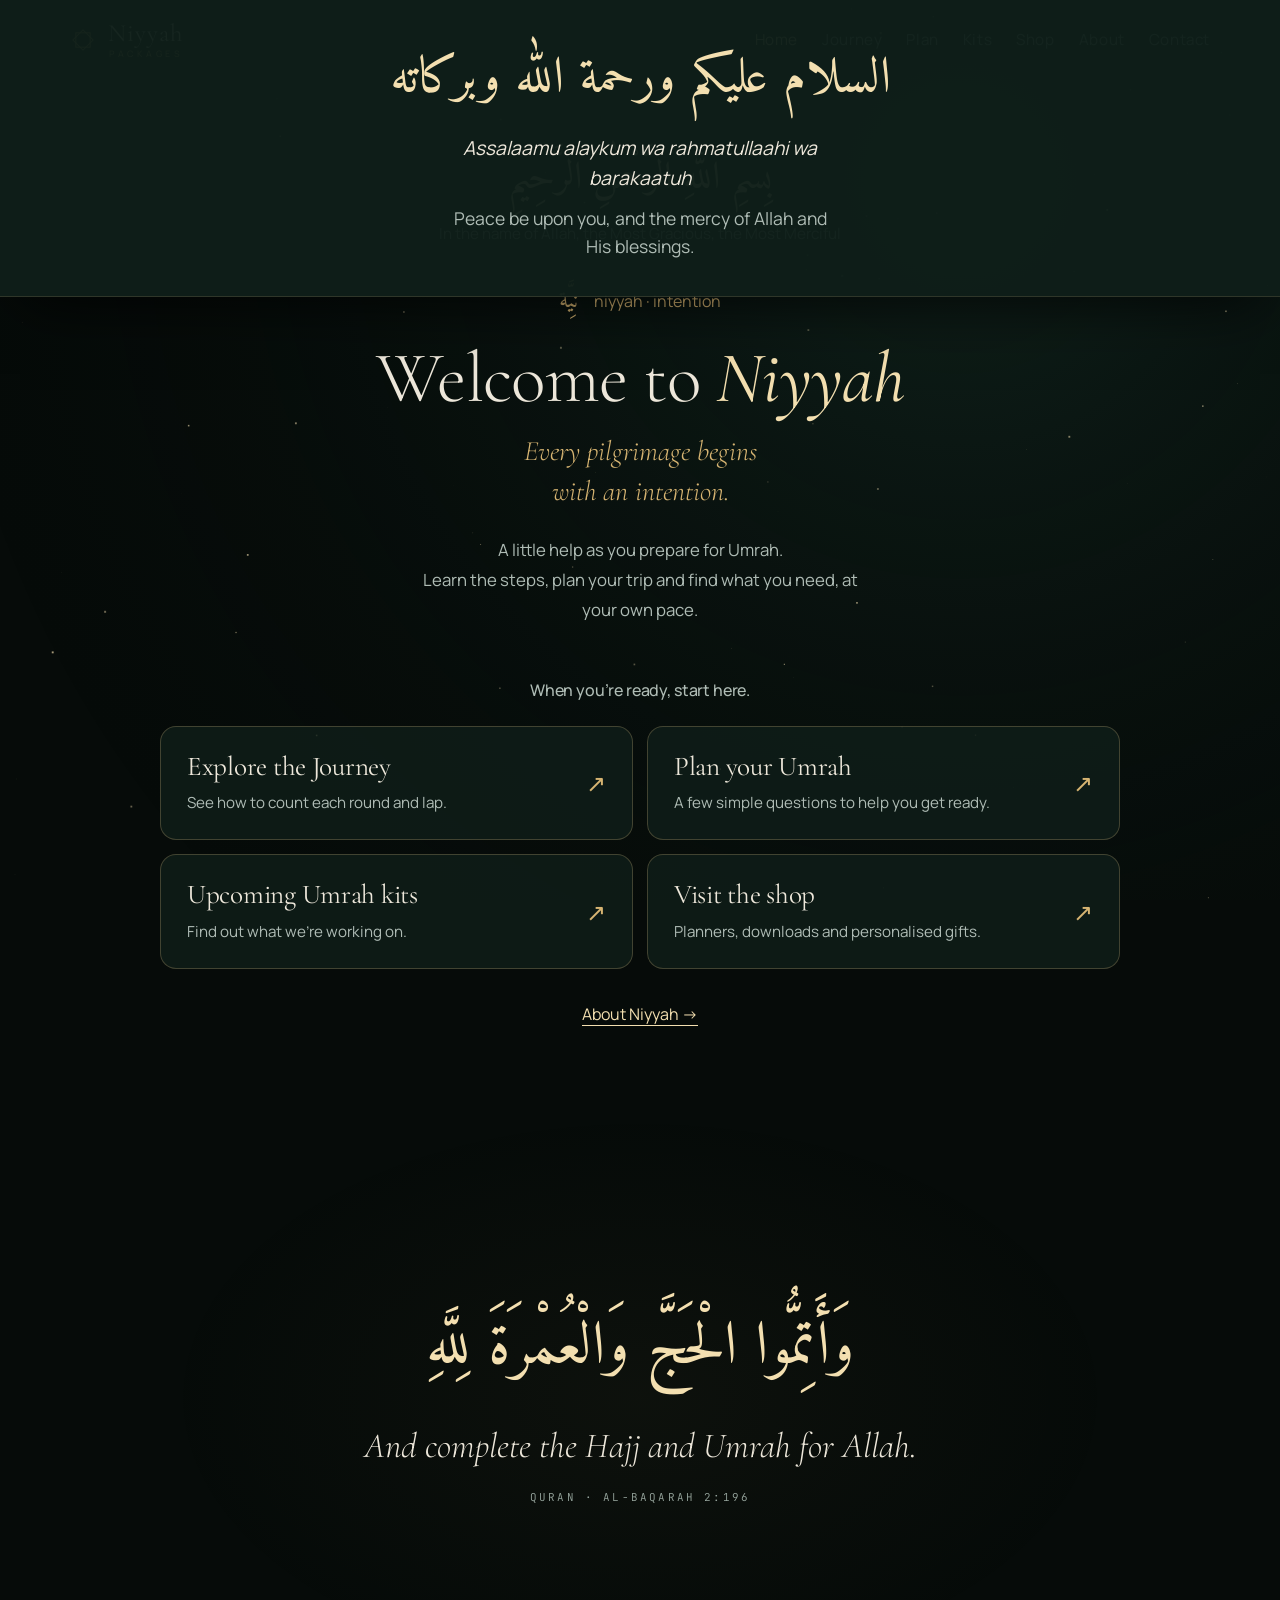
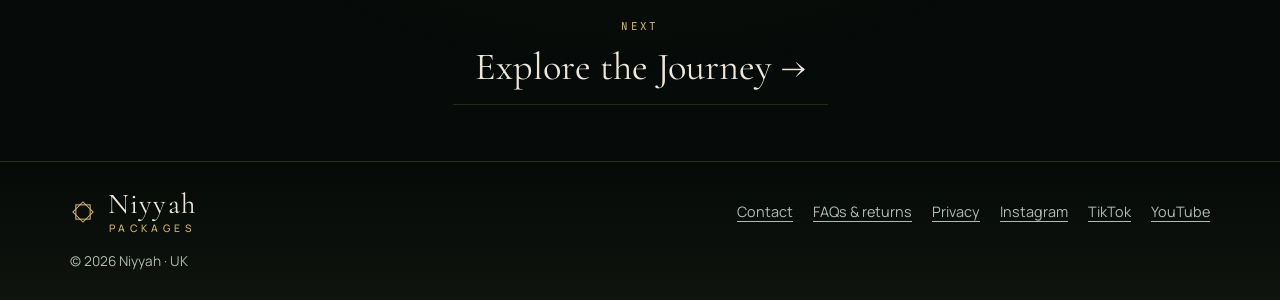
==== commit 52fc4d70: "Salaam greeting as full-width top band; add next-page link under each Quran reminder Co-Authored-By:" ====
--- a/index.html
+++ b/index.html
@@ -14,7 +14,7 @@
 <link rel="preconnect" href="https://fonts.googleapis.com">
 <link rel="preconnect" href="https://fonts.gstatic.com" crossorigin>
 <link rel="stylesheet" media="print" onload="this.media='all'" href="https://fonts.googleapis.com/css2?family=Cormorant+Garamond:ital,wght@0,300;0,400;0,500;1,300;1,400&family=Manrope:wght@300;400;500;600&family=JetBrains+Mono:wght@400;500&family=Amiri:wght@400;700&display=swap">
-<link rel="stylesheet" href="assets/style.css?v=20261102-welcome2">
+<link rel="stylesheet" href="assets/style.css?v=20261102-welcome3">
 <link rel="canonical" href="https://niyyahpackages.com/">
 <meta property="og:type" content="website">
 <meta property="og:locale" content="en_GB">
@@ -110,6 +110,7 @@
     <a class="home-about" href="/about">About Niyyah <span aria-hidden="true">→</span></a>
   </section>
 <section class="verse page-reminder" aria-label="A Quran reminder"><div class="wrap"><div class="reminder-slides"><div class="reminder-slide is-active"><p class="ar-text" lang="ar" dir="rtl">وَأَتِمُّوا الْحَجَّ وَالْعُمْرَةَ لِلَّهِ</p><blockquote>And complete the Hajj and Umrah for Allah.<cite><a href="https://quran.com/2/196" target="_blank" rel="noopener">Quran · Al-Baqarah 2:196</a></cite></blockquote></div><div class="reminder-slide" aria-hidden="true" inert><p class="ar-text" lang="ar" dir="rtl">فَاذْكُرُونِي أَذْكُرْكُمْ وَاشْكُرُوا لِي وَلَا تَكْفُرُونِ</p><blockquote>Remember Me; I will remember you. And thank Me, and never be ungrateful.<cite><a href="https://quran.com/2/152" target="_blank" rel="noopener">Quran · Al-Baqarah 2:152</a></cite></blockquote></div><div class="reminder-slide" aria-hidden="true" inert><p class="ar-text" lang="ar" dir="rtl">وَإِلَىٰ رَبِّكَ فَارْغَبْ</p><blockquote>Turning to your Lord alone with hope.<cite><a href="https://quran.com/94/8" target="_blank" rel="noopener">Quran · Ash-Sharh 94:8</a></cite></blockquote></div></div></div></section>
+<nav class="next-step wrap" aria-label="Next page"><a href="/journey"><span class="next-step-k">Next</span><span class="next-step-t">Explore the Journey <span aria-hidden="true">→</span></span></a></nav>
 </main>
 <footer class="simple-footer"><div class="wrap">
   <a class="brand footer-brand" href="/" aria-label="Niyyah home"><svg aria-hidden="true"><use href="#star"/></svg><span class="wm">Niyyah<small>Packages</small></span></a>
@@ -119,6 +120,6 @@
 <script src="assets/ui.js?v=20261030-motion6"></script>
 <script src="assets/sky.js?v=20261030-motion6"></script>
 <script src="assets/reminders.js?v=20261030-loop9"></script>
-<script src="assets/salaam.js?v=20261102-2" defer></script>
+<script src="assets/salaam.js?v=20261102-3" defer></script>
 </body>
 </html>
--- a/assets/style.css
+++ b/assets/style.css
@@ -607,11 +607,18 @@
 @media(max-width:600px){.home-tagline{font-size:1.2rem;margin-top:10px}.home h1{max-width:none}}
 
 /* salaam greeting card: small, centred, auto-fades, no close button */
-.salaam{position:fixed;inset:0;z-index:90;display:flex;justify-content:center;align-items:flex-start;padding:max(14px,env(safe-area-inset-top,0px)) 16px 0;background:rgba(6,11,9,.55);opacity:0;transition:opacity .6s ease;pointer-events:none}
-.salaam.on{opacity:1}
-.salaam-card{width:min(100%,760px);min-height:33vh;box-sizing:border-box;display:flex;flex-direction:column;justify-content:center;padding:28px 26px;border:1px solid var(--edge);border-radius:22px;background:rgba(15,30,25,.96);text-align:center;box-shadow:0 24px 70px -20px rgba(0,0,0,.75);transform:translateY(-8px);transition:transform .6s ease}
-.salaam.on .salaam-card{transform:none}
+.salaam{position:fixed;top:0;left:0;right:0;height:max(33vh,260px);z-index:90;display:flex;align-items:center;justify-content:center;padding:max(16px,env(safe-area-inset-top,0px)) 20px 16px;box-sizing:border-box;background:rgba(15,30,25,.97);border-bottom:1px solid var(--edge);box-shadow:0 24px 60px -20px rgba(0,0,0,.8);opacity:0;transform:translateY(-12px);transition:opacity .6s ease,transform .6s ease;pointer-events:none}
+.salaam.on{opacity:1;transform:none}
+.salaam-card{max-width:760px;text-align:center}
 .salaam-card .ar-text{font-size:clamp(1.9rem,6.5vw,3.2rem);line-height:1.7;color:var(--gold-hi);margin:0}
 .salaam-card p+p{margin:10px auto 0;color:var(--text);font-size:clamp(.95rem,3.4vw,1.2rem);line-height:1.6;font-style:italic;max-width:34ch}
 .salaam-card .salaam-en{color:var(--muted);font-style:normal;font-size:clamp(.9rem,3.2vw,1.1rem);margin-top:10px}
 @media (prefers-reduced-motion:reduce){.salaam,.salaam-card{transition:none}}
+
+/* next page link under each Quran reminder */
+.next-step{display:flex;justify-content:center;padding-block:8px 56px}
+.next-step a{display:inline-flex;flex-direction:column;align-items:center;gap:8px;padding:14px 22px;text-decoration:none;color:var(--text);border-bottom:1px solid var(--edge);transition:color .3s,border-color .3s}
+.next-step a:hover{color:var(--gold-hi);border-color:var(--gold)}
+.next-step-k{font-family:var(--mono);font-size:.68rem;letter-spacing:.22em;text-transform:uppercase;color:var(--gold)}
+.next-step-t{font-family:var(--display);font-size:clamp(1.6rem,4vw,2.4rem);line-height:1.2}
+.page-reminder+.next-step{margin-top:clamp(-120px,-8vw,-60px);position:relative;z-index:2}
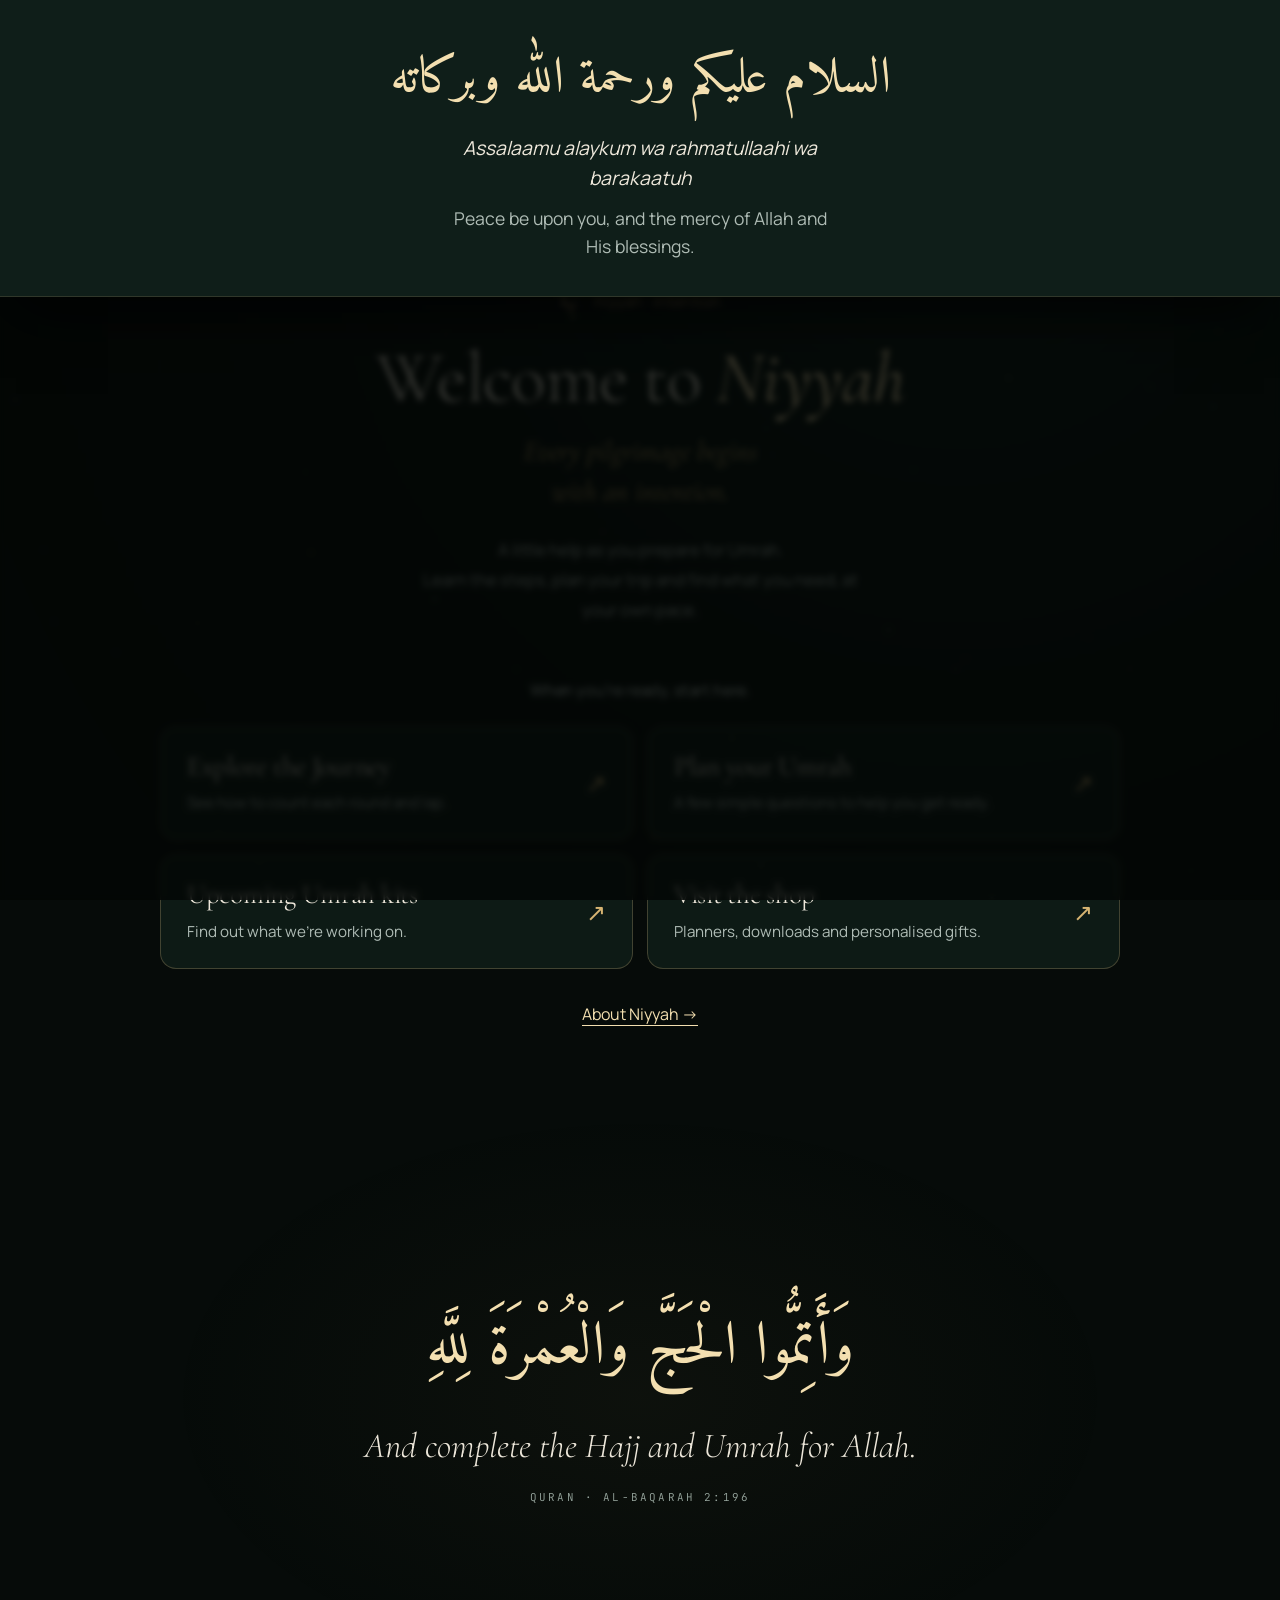
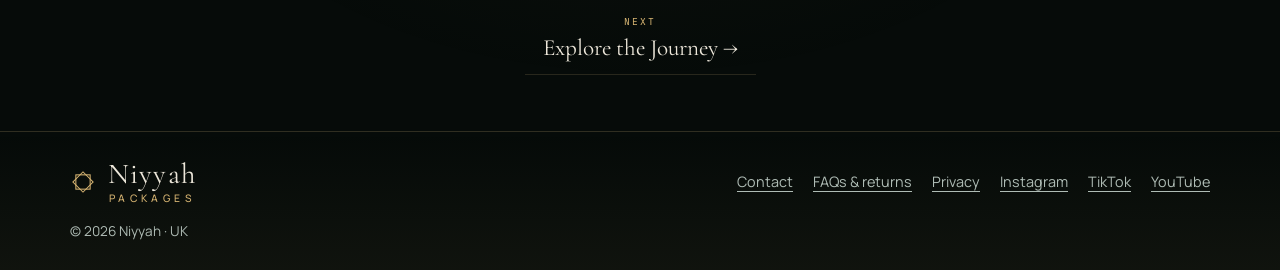
==== commit ec821838: "Greeting card in front with faded page for 3s; smaller title-case Next links on every page Co-Author" ====
--- a/index.html
+++ b/index.html
@@ -14,7 +14,7 @@
 <link rel="preconnect" href="https://fonts.googleapis.com">
 <link rel="preconnect" href="https://fonts.gstatic.com" crossorigin>
 <link rel="stylesheet" media="print" onload="this.media='all'" href="https://fonts.googleapis.com/css2?family=Cormorant+Garamond:ital,wght@0,300;0,400;0,500;1,300;1,400&family=Manrope:wght@300;400;500;600&family=JetBrains+Mono:wght@400;500&family=Amiri:wght@400;700&display=swap">
-<link rel="stylesheet" href="assets/style.css?v=20261102-welcome3">
+<link rel="stylesheet" href="assets/style.css?v=20261102-welcome4">
 <link rel="canonical" href="https://niyyahpackages.com/">
 <meta property="og:type" content="website">
 <meta property="og:locale" content="en_GB">
@@ -120,6 +120,6 @@
 <script src="assets/ui.js?v=20261030-motion6"></script>
 <script src="assets/sky.js?v=20261030-motion6"></script>
 <script src="assets/reminders.js?v=20261030-loop9"></script>
-<script src="assets/salaam.js?v=20261102-3" defer></script>
+<script src="assets/salaam.js?v=20261102-4" defer></script>
 </body>
 </html>
--- a/assets/style.css
+++ b/assets/style.css
@@ -607,9 +607,10 @@
 @media(max-width:600px){.home-tagline{font-size:1.2rem;margin-top:10px}.home h1{max-width:none}}
 
 /* salaam greeting card: small, centred, auto-fades, no close button */
-.salaam{position:fixed;top:0;left:0;right:0;height:max(33vh,260px);z-index:90;display:flex;align-items:center;justify-content:center;padding:max(16px,env(safe-area-inset-top,0px)) 20px 16px;box-sizing:border-box;background:rgba(15,30,25,.97);border-bottom:1px solid var(--edge);box-shadow:0 24px 60px -20px rgba(0,0,0,.8);opacity:0;transform:translateY(-12px);transition:opacity .6s ease,transform .6s ease;pointer-events:none}
-.salaam.on{opacity:1;transform:none}
-.salaam-card{max-width:760px;text-align:center}
+.salaam{position:fixed;inset:0;z-index:9999;background:rgba(3,6,5,.78);-webkit-backdrop-filter:blur(3px);backdrop-filter:blur(3px);opacity:0;transition:opacity .6s ease;pointer-events:auto}
+.salaam.on{opacity:1}
+.salaam-card{position:absolute;top:0;left:0;right:0;height:max(33vh,260px);box-sizing:border-box;display:flex;flex-direction:column;align-items:center;justify-content:center;text-align:center;padding:max(16px,env(safe-area-inset-top,0px)) 20px 16px;background:#0F1E19;border-bottom:1px solid var(--edge);box-shadow:0 24px 60px -16px rgba(0,0,0,.9);transform:translateY(-14px);transition:transform .6s ease}
+.salaam.on .salaam-card{transform:none}
 .salaam-card .ar-text{font-size:clamp(1.9rem,6.5vw,3.2rem);line-height:1.7;color:var(--gold-hi);margin:0}
 .salaam-card p+p{margin:10px auto 0;color:var(--text);font-size:clamp(.95rem,3.4vw,1.2rem);line-height:1.6;font-style:italic;max-width:34ch}
 .salaam-card .salaam-en{color:var(--muted);font-style:normal;font-size:clamp(.9rem,3.2vw,1.1rem);margin-top:10px}
@@ -617,8 +618,8 @@
 
 /* next page link under each Quran reminder */
 .next-step{display:flex;justify-content:center;padding-block:8px 56px}
-.next-step a{display:inline-flex;flex-direction:column;align-items:center;gap:8px;padding:14px 22px;text-decoration:none;color:var(--text);border-bottom:1px solid var(--edge);transition:color .3s,border-color .3s}
+.next-step a{display:inline-flex;flex-direction:column;align-items:center;gap:4px;padding:10px 18px;text-decoration:none;color:var(--text);border-bottom:1px solid var(--edge);transition:color .3s,border-color .3s}
 .next-step a:hover{color:var(--gold-hi);border-color:var(--gold)}
-.next-step-k{font-family:var(--mono);font-size:.68rem;letter-spacing:.22em;text-transform:uppercase;color:var(--gold)}
-.next-step-t{font-family:var(--display);font-size:clamp(1.6rem,4vw,2.4rem);line-height:1.2}
+.next-step-k{font-family:var(--mono);font-size:.6rem;letter-spacing:.22em;text-transform:uppercase;color:var(--gold)}
+.next-step-t{font-family:var(--display);font-size:clamp(1.15rem,2.4vw,1.45rem);line-height:1.3}
 .page-reminder+.next-step{margin-top:clamp(-120px,-8vw,-60px);position:relative;z-index:2}
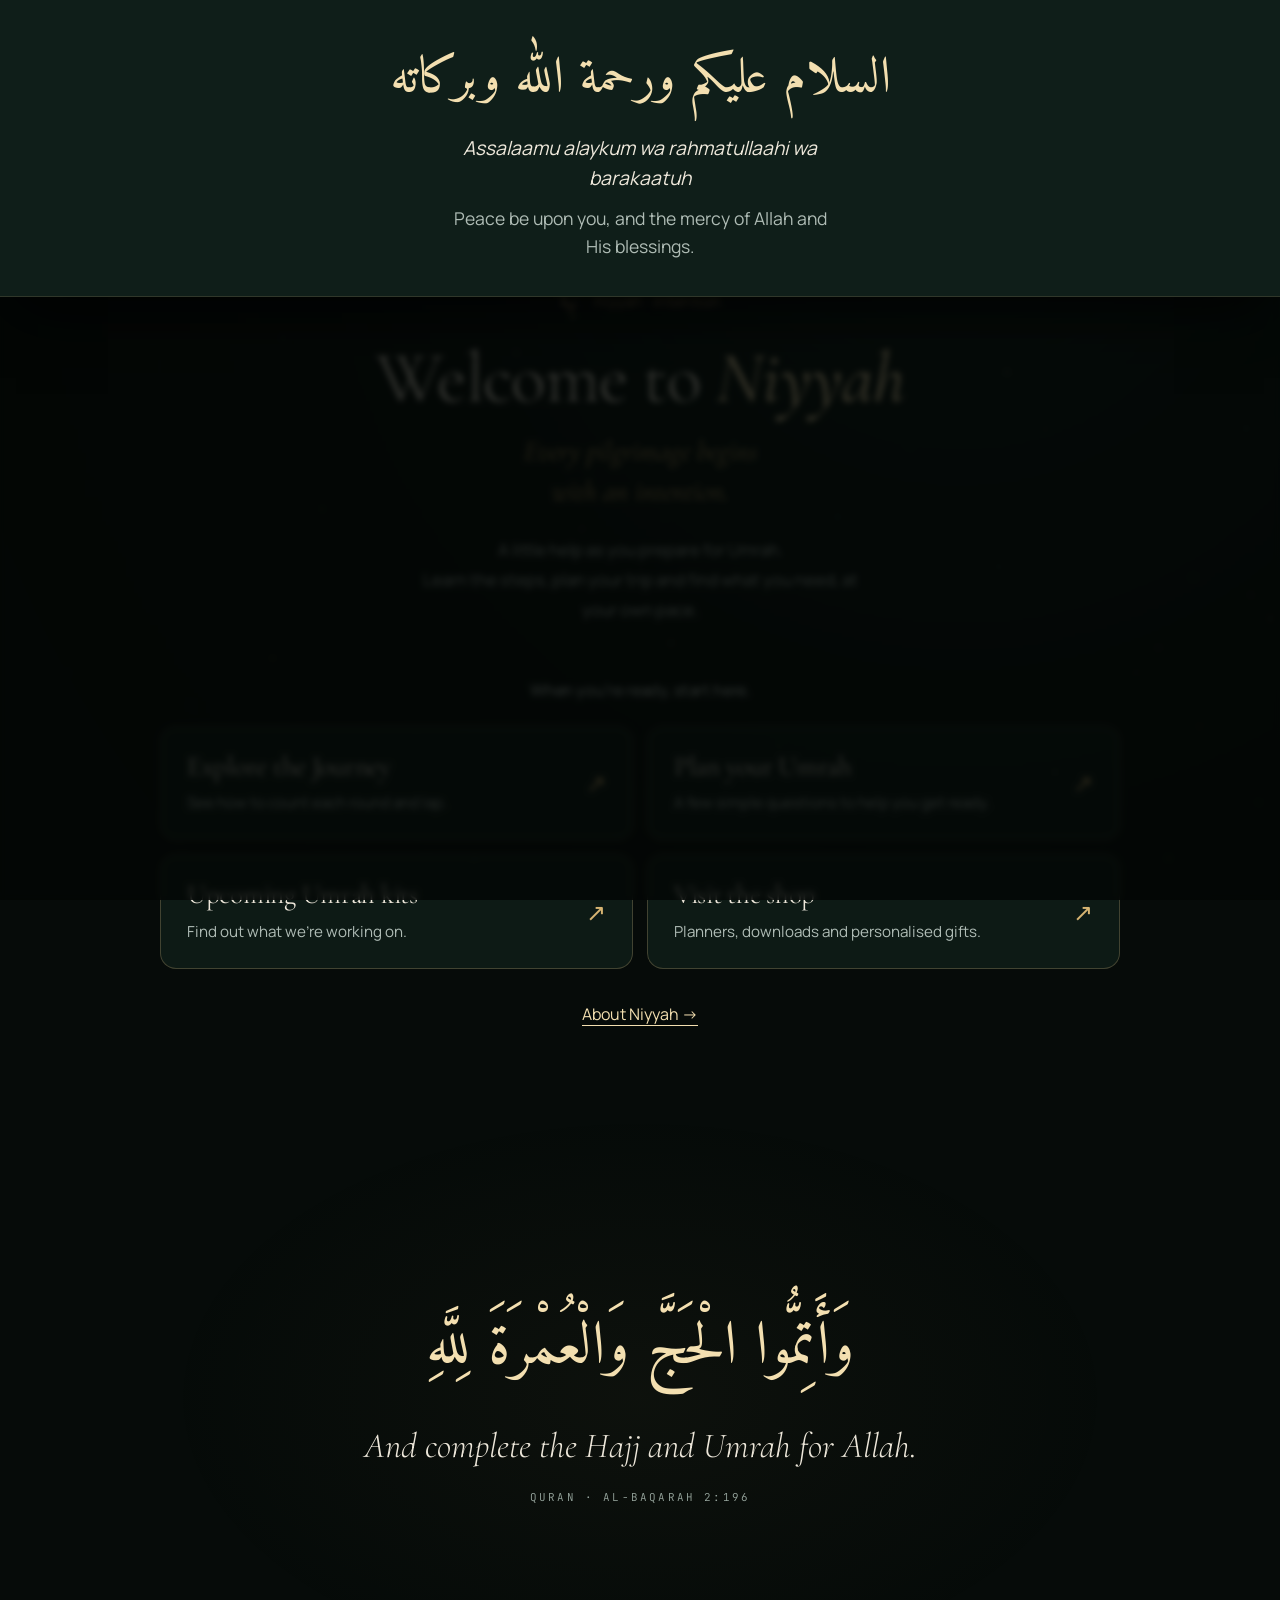
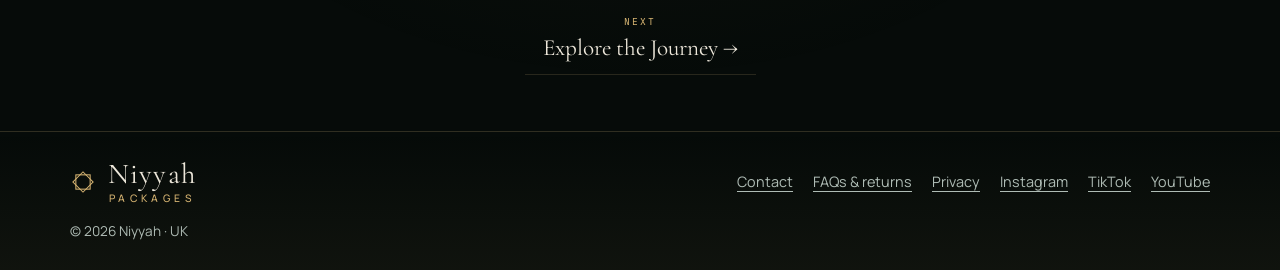
==== commit 73a809f9: "Add Bing Webmaster Tools verification tag Co-Authored-By: Claude Opus 5.5 <noreply@anthropic.com> Cl" ====
--- a/index.html
+++ b/index.html
@@ -2,6 +2,7 @@
 <html lang="en-GB">
 <head>
 <meta charset="utf-8">
+<meta name="msvalidate.01" content="1B3C7ACEC0654E9DF9EFCF12DDE83971" />
 <meta name="viewport" content="width=device-width,initial-scale=1,viewport-fit=cover">
 <style>:root{padding-block:env(safe-area-inset-top,0px) env(safe-area-inset-bottom,0px)}body{margin:0}img{max-width:100%}[hidden]{display:none!important}</style>
 <title>Umrah Planners &amp; Personalised Gifts UK | Niyyah Packages</title>
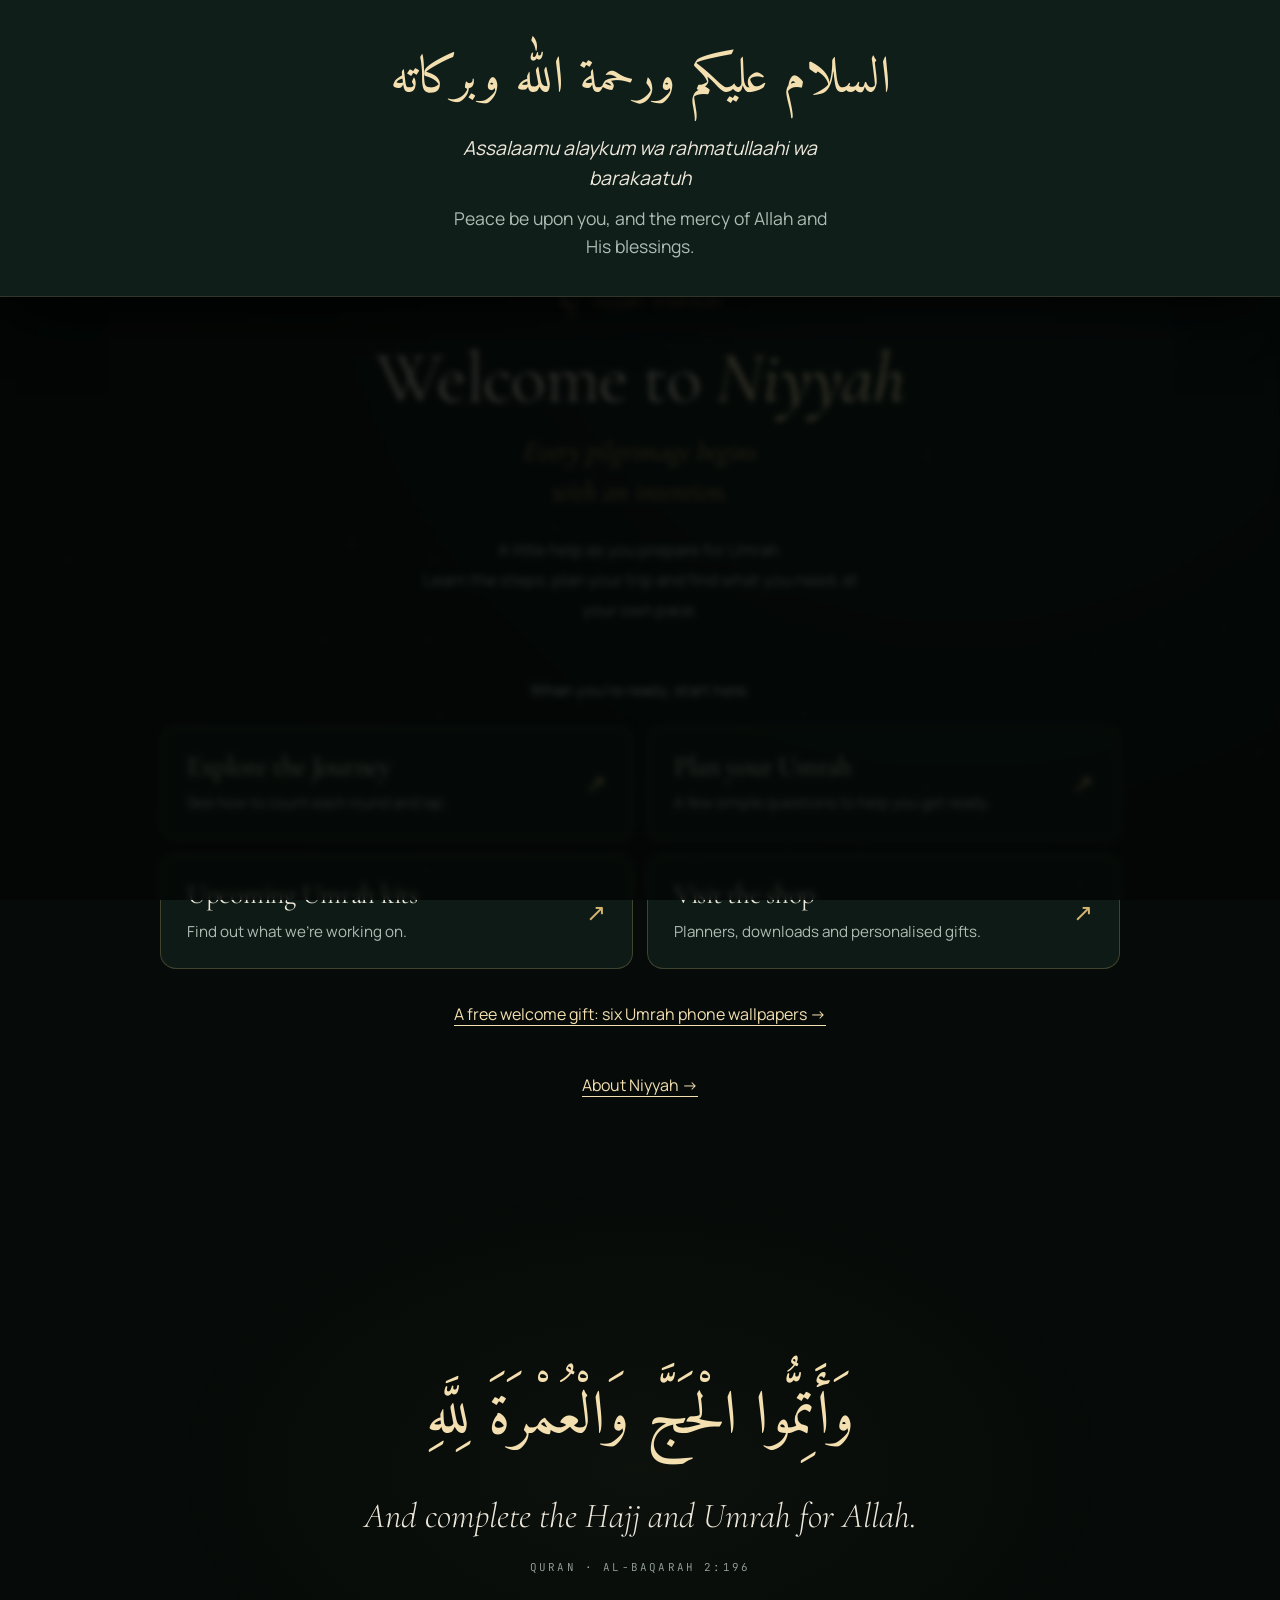
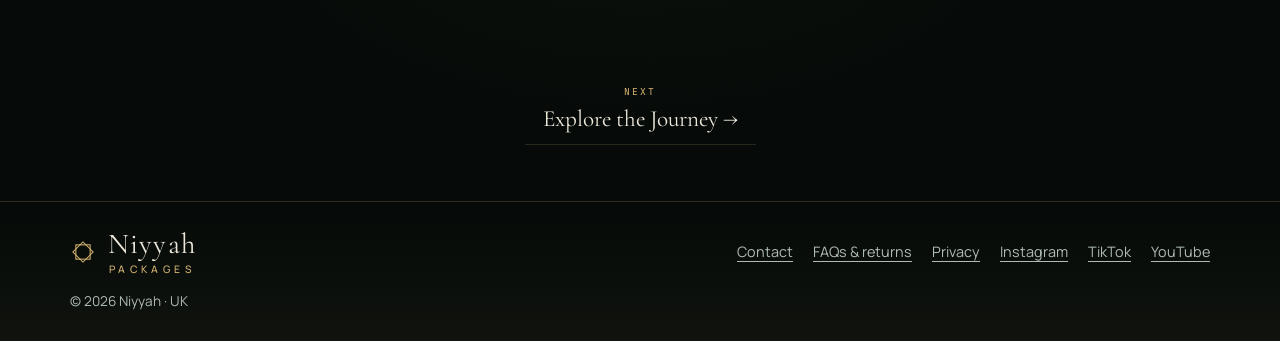
==== commit ccb14886: "Add free welcome-gift wallpapers page; rename tote listing on shop Co-Authored-By: Claude Opus 5.5 <" ====
--- a/index.html
+++ b/index.html
@@ -108,6 +108,7 @@
       <a class="destination" href="/packages"><span><h3>Upcoming Umrah kits</h3><p>Find out what we’re working on.</p></span><span aria-hidden="true">↗</span></a>
       <a class="destination" href="/shop"><span><h3>Visit the shop</h3><p>Planners, downloads and personalised gifts.</p></span><span aria-hidden="true">↗</span></a>
     </div>
+    <a class="home-about" href="/welcome-gift">A free welcome gift: six Umrah phone wallpapers <span aria-hidden="true">→</span></a>
     <a class="home-about" href="/about">About Niyyah <span aria-hidden="true">→</span></a>
   </section>
 <section class="verse page-reminder" aria-label="A Quran reminder"><div class="wrap"><div class="reminder-slides"><div class="reminder-slide is-active"><p class="ar-text" lang="ar" dir="rtl">وَأَتِمُّوا الْحَجَّ وَالْعُمْرَةَ لِلَّهِ</p><blockquote>And complete the Hajj and Umrah for Allah.<cite><a href="https://quran.com/2/196" target="_blank" rel="noopener">Quran · Al-Baqarah 2:196</a></cite></blockquote></div><div class="reminder-slide" aria-hidden="true" inert><p class="ar-text" lang="ar" dir="rtl">فَاذْكُرُونِي أَذْكُرْكُمْ وَاشْكُرُوا لِي وَلَا تَكْفُرُونِ</p><blockquote>Remember Me; I will remember you. And thank Me, and never be ungrateful.<cite><a href="https://quran.com/2/152" target="_blank" rel="noopener">Quran · Al-Baqarah 2:152</a></cite></blockquote></div><div class="reminder-slide" aria-hidden="true" inert><p class="ar-text" lang="ar" dir="rtl">وَإِلَىٰ رَبِّكَ فَارْغَبْ</p><blockquote>Turning to your Lord alone with hope.<cite><a href="https://quran.com/94/8" target="_blank" rel="noopener">Quran · Ash-Sharh 94:8</a></cite></blockquote></div></div></div></section>
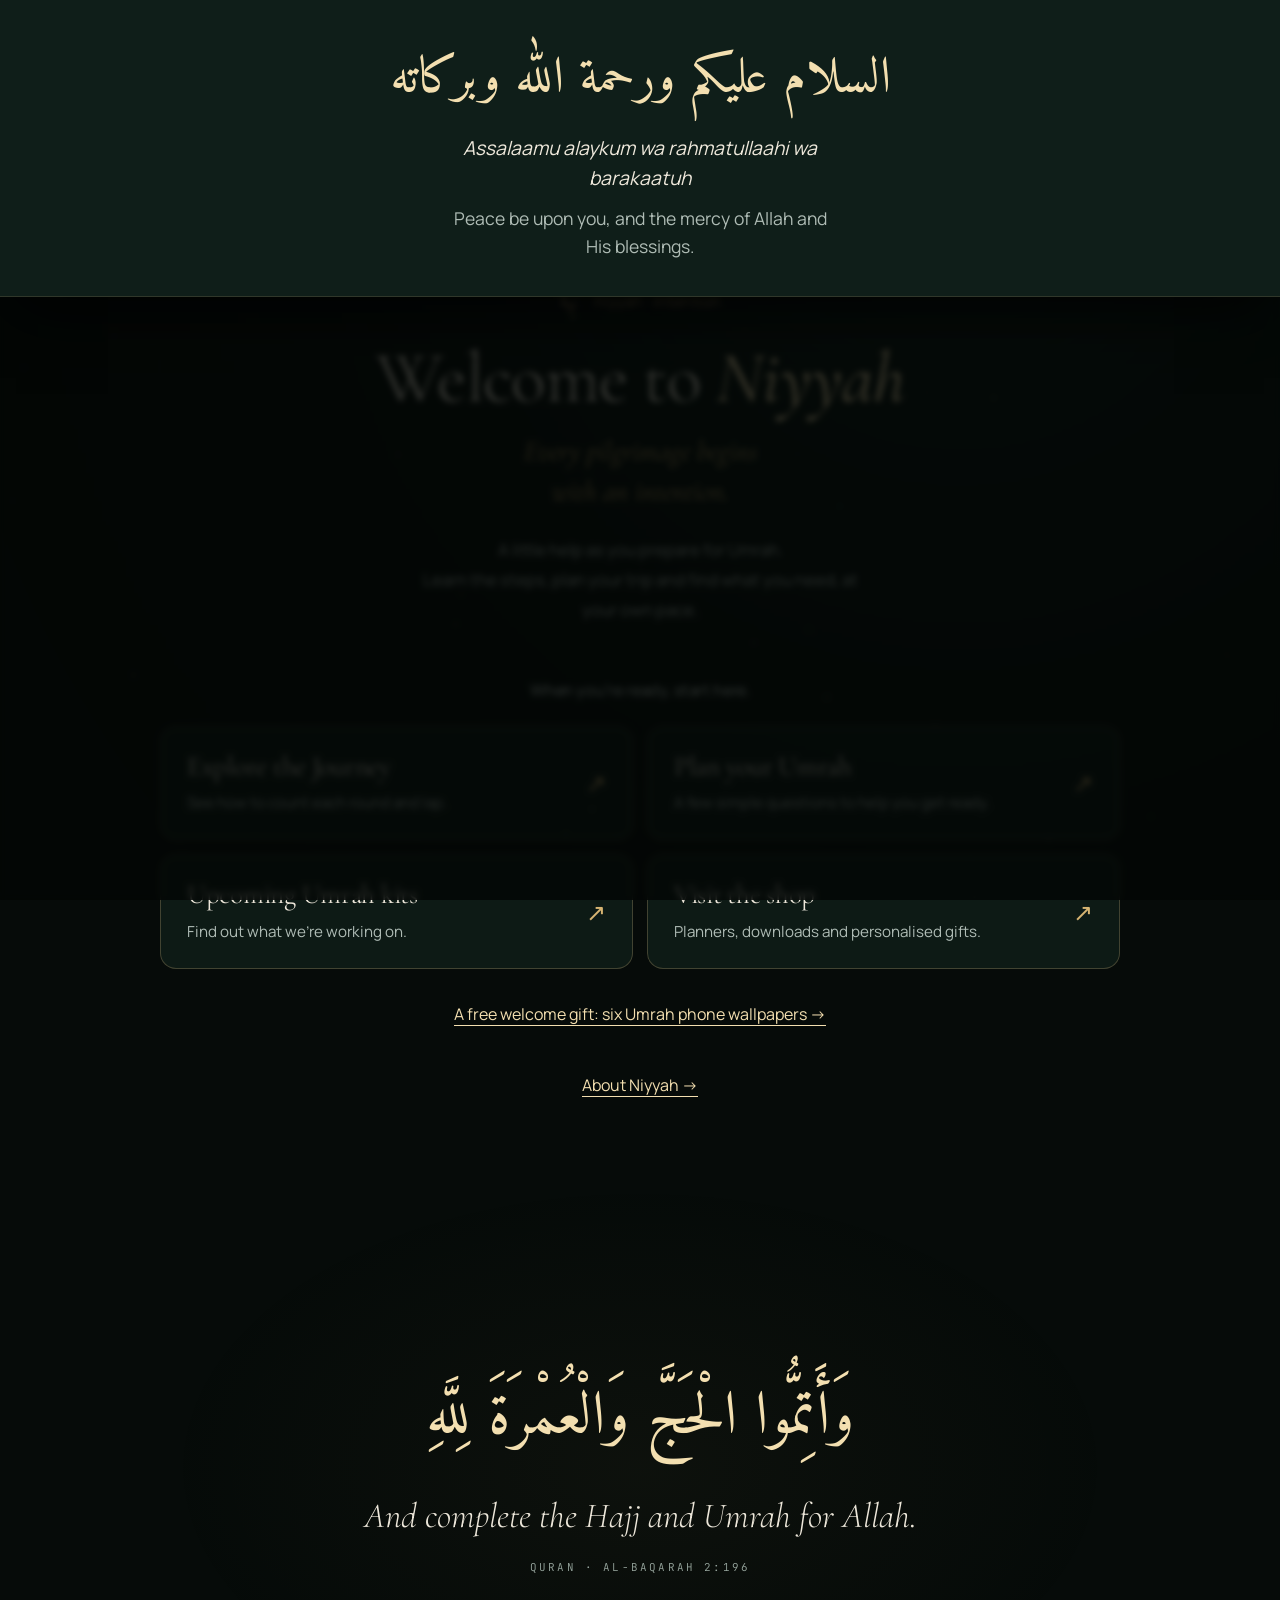
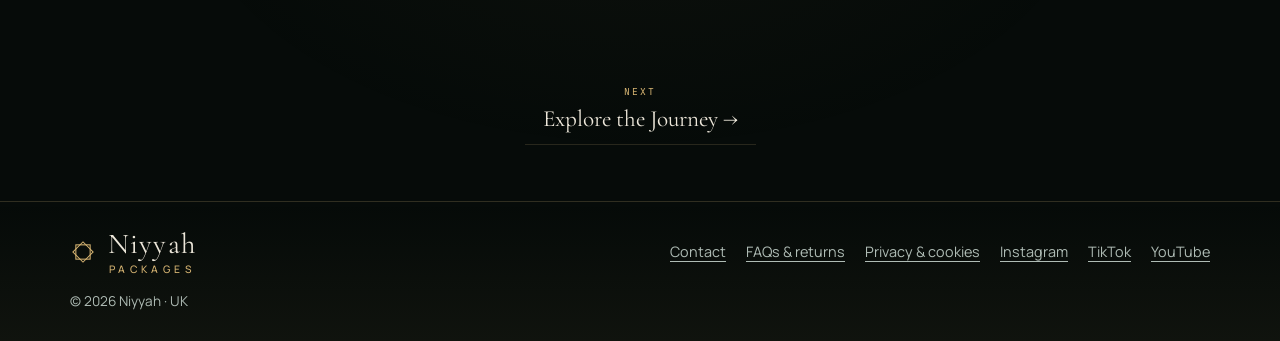
==== commit 044f6dc6: "Show salaam greeting on each arrival from outside the site; cookie-free notice in privacy and footer" ====
--- a/index.html
+++ b/index.html
@@ -116,12 +116,12 @@
 </main>
 <footer class="simple-footer"><div class="wrap">
   <a class="brand footer-brand" href="/" aria-label="Niyyah home"><svg aria-hidden="true"><use href="#star"/></svg><span class="wm">Niyyah<small>Packages</small></span></a>
-  <nav aria-label="Footer"><a href="/contact">Contact</a><a href="/contact#faq">FAQs &amp; returns</a><a href="/privacy">Privacy</a><a href="https://www.instagram.com/niyyah.packages/" target="_blank" rel="noopener">Instagram</a><a href="https://www.tiktok.com/@niyyah.packages" target="_blank" rel="noopener">TikTok</a><a href="https://www.youtube.com/@Niyyah.Packages" target="_blank" rel="noopener">YouTube</a></nav>
+  <nav aria-label="Footer"><a href="/contact">Contact</a><a href="/contact#faq">FAQs &amp; returns</a><a href="/privacy#cookies">Privacy &amp; cookies</a><a href="https://www.instagram.com/niyyah.packages/" target="_blank" rel="noopener">Instagram</a><a href="https://www.tiktok.com/@niyyah.packages" target="_blank" rel="noopener">TikTok</a><a href="https://www.youtube.com/@Niyyah.Packages" target="_blank" rel="noopener">YouTube</a></nav>
   <p>© 2026 Niyyah · UK</p>
 </div></footer>
 <script src="assets/ui.js?v=20261030-motion6"></script>
 <script src="assets/sky.js?v=20261030-motion6"></script>
 <script src="assets/reminders.js?v=20261030-loop9"></script>
-<script src="assets/salaam.js?v=20261102-4" defer></script>
+<script src="assets/salaam.js?v=20261104-entry1" defer></script>
 </body>
 </html>
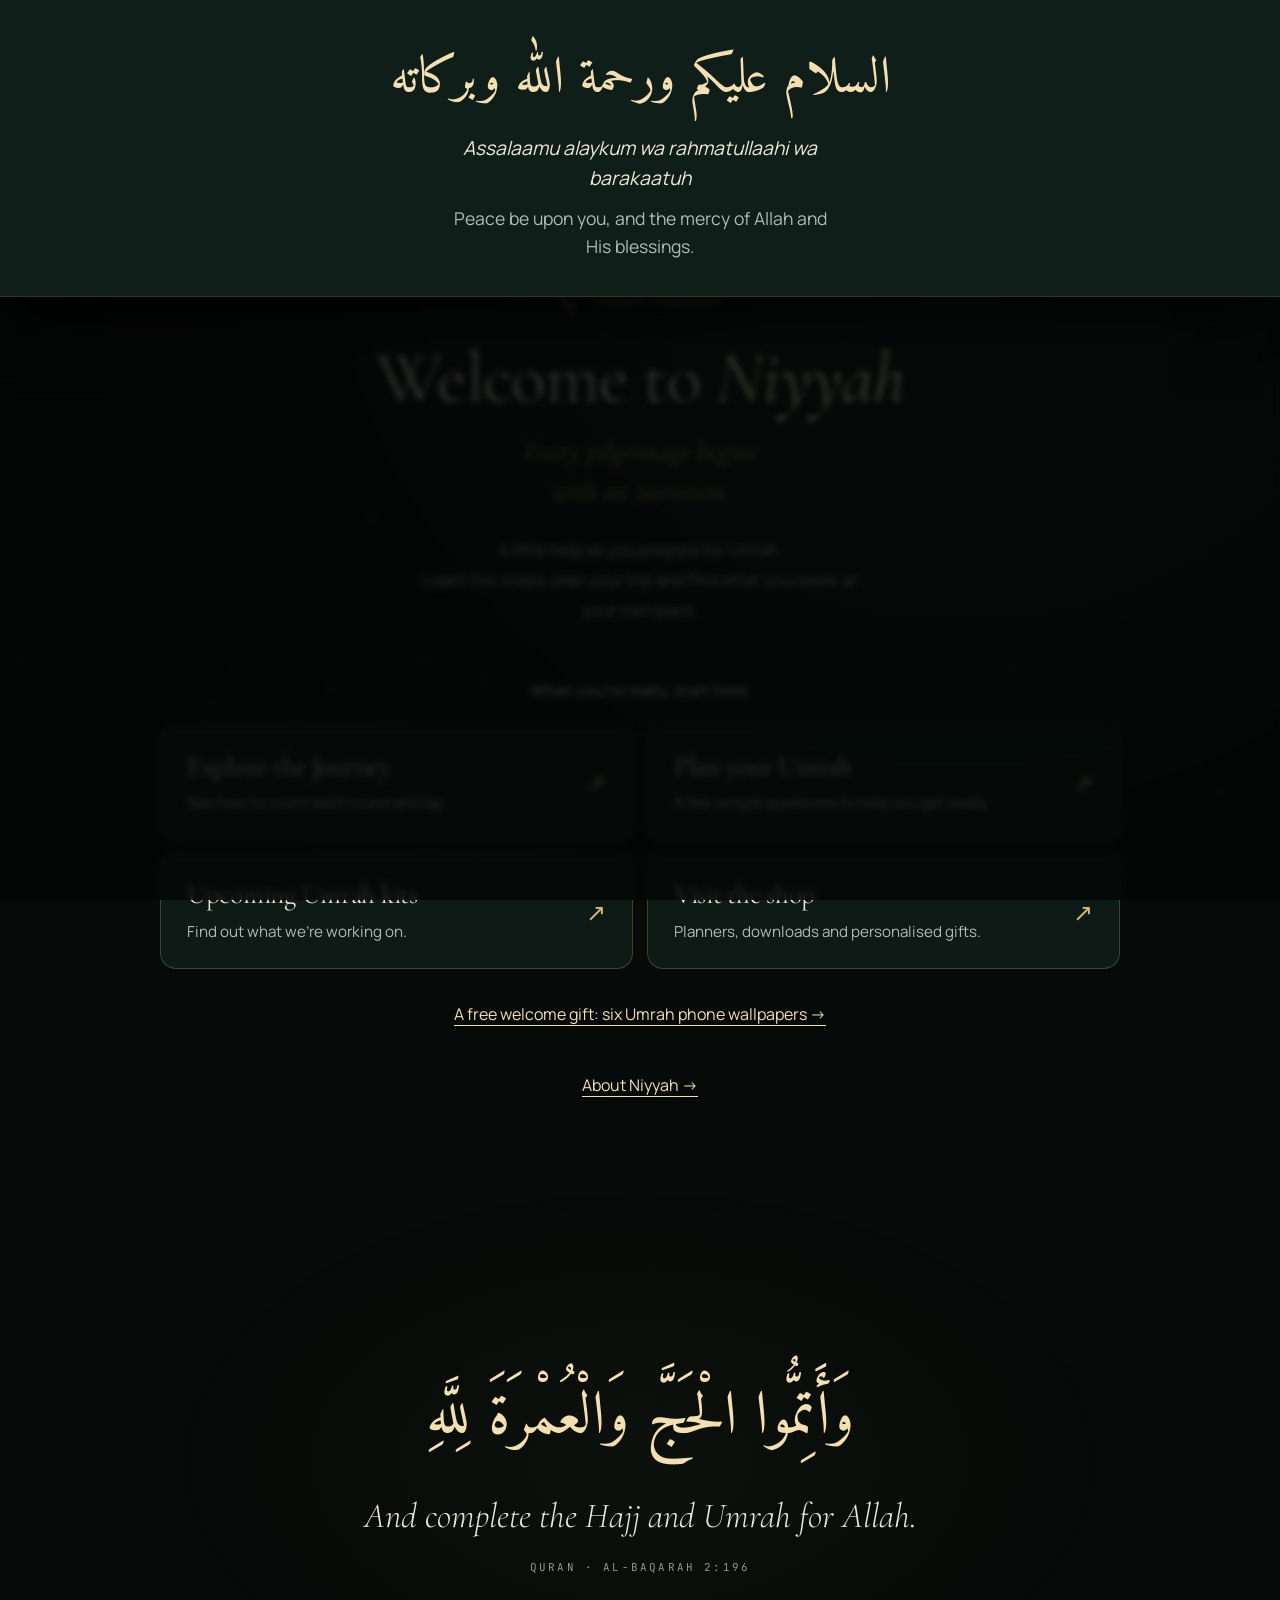
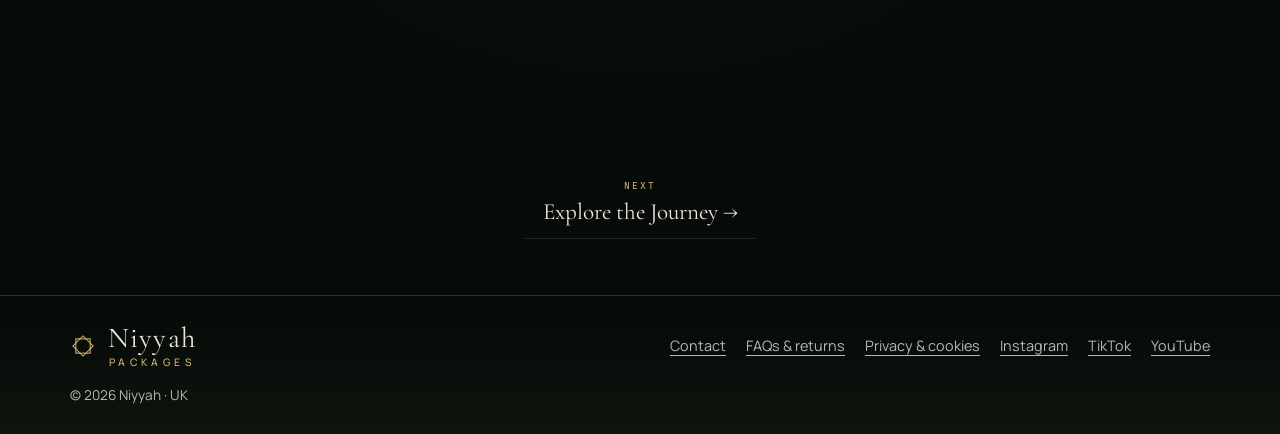
==== commit 30b73200: "Site-wide shooting stars on staggered 60s timers; more space between Quran reminder and Next link Co" ====
--- a/index.html
+++ b/index.html
@@ -15,7 +15,7 @@
 <link rel="preconnect" href="https://fonts.googleapis.com">
 <link rel="preconnect" href="https://fonts.gstatic.com" crossorigin>
 <link rel="stylesheet" media="print" onload="this.media='all'" href="https://fonts.googleapis.com/css2?family=Cormorant+Garamond:ital,wght@0,300;0,400;0,500;1,300;1,400&family=Manrope:wght@300;400;500;600&family=JetBrains+Mono:wght@400;500&family=Amiri:wght@400;700&display=swap">
-<link rel="stylesheet" href="assets/style.css?v=20261102-welcome4">
+<link rel="stylesheet" href="assets/style.css?v=20261104-stars1">
 <link rel="canonical" href="https://niyyahpackages.com/">
 <meta property="og:type" content="website">
 <meta property="og:locale" content="en_GB">
@@ -120,8 +120,8 @@
   <p>© 2026 Niyyah · UK</p>
 </div></footer>
 <script src="assets/ui.js?v=20261030-motion6"></script>
-<script src="assets/sky.js?v=20261030-motion6"></script>
-<script src="assets/reminders.js?v=20261030-loop9"></script>
+<script src="assets/sky.js?v=20261104-stars1"></script>
+<script src="assets/reminders.js?v=20261104-stars1"></script>
 <script src="assets/salaam.js?v=20261104-entry1" defer></script>
 </body>
 </html>
--- a/assets/style.css
+++ b/assets/style.css
@@ -623,3 +623,8 @@
 .next-step-k{font-family:var(--mono);font-size:.6rem;letter-spacing:.22em;text-transform:uppercase;color:var(--gold)}
 .next-step-t{font-family:var(--display);font-size:clamp(1.15rem,2.4vw,1.45rem);line-height:1.3}
 .page-reminder+.next-step{margin-top:clamp(-120px,-8vw,-60px);position:relative;z-index:2}
+/* Site-wide shooting stars sit between the sky and the page content. */
+.star-layer{position:fixed;inset:0;z-index:1;pointer-events:none;overflow:hidden}
+/* Generous, identical space between the Quran reminder and the Next link on every page. */
+.page-reminder,.home .page-reminder{padding-bottom:clamp(110px,12vw,170px)}
+.page-reminder+.next-step{margin-top:0;padding-top:12px}
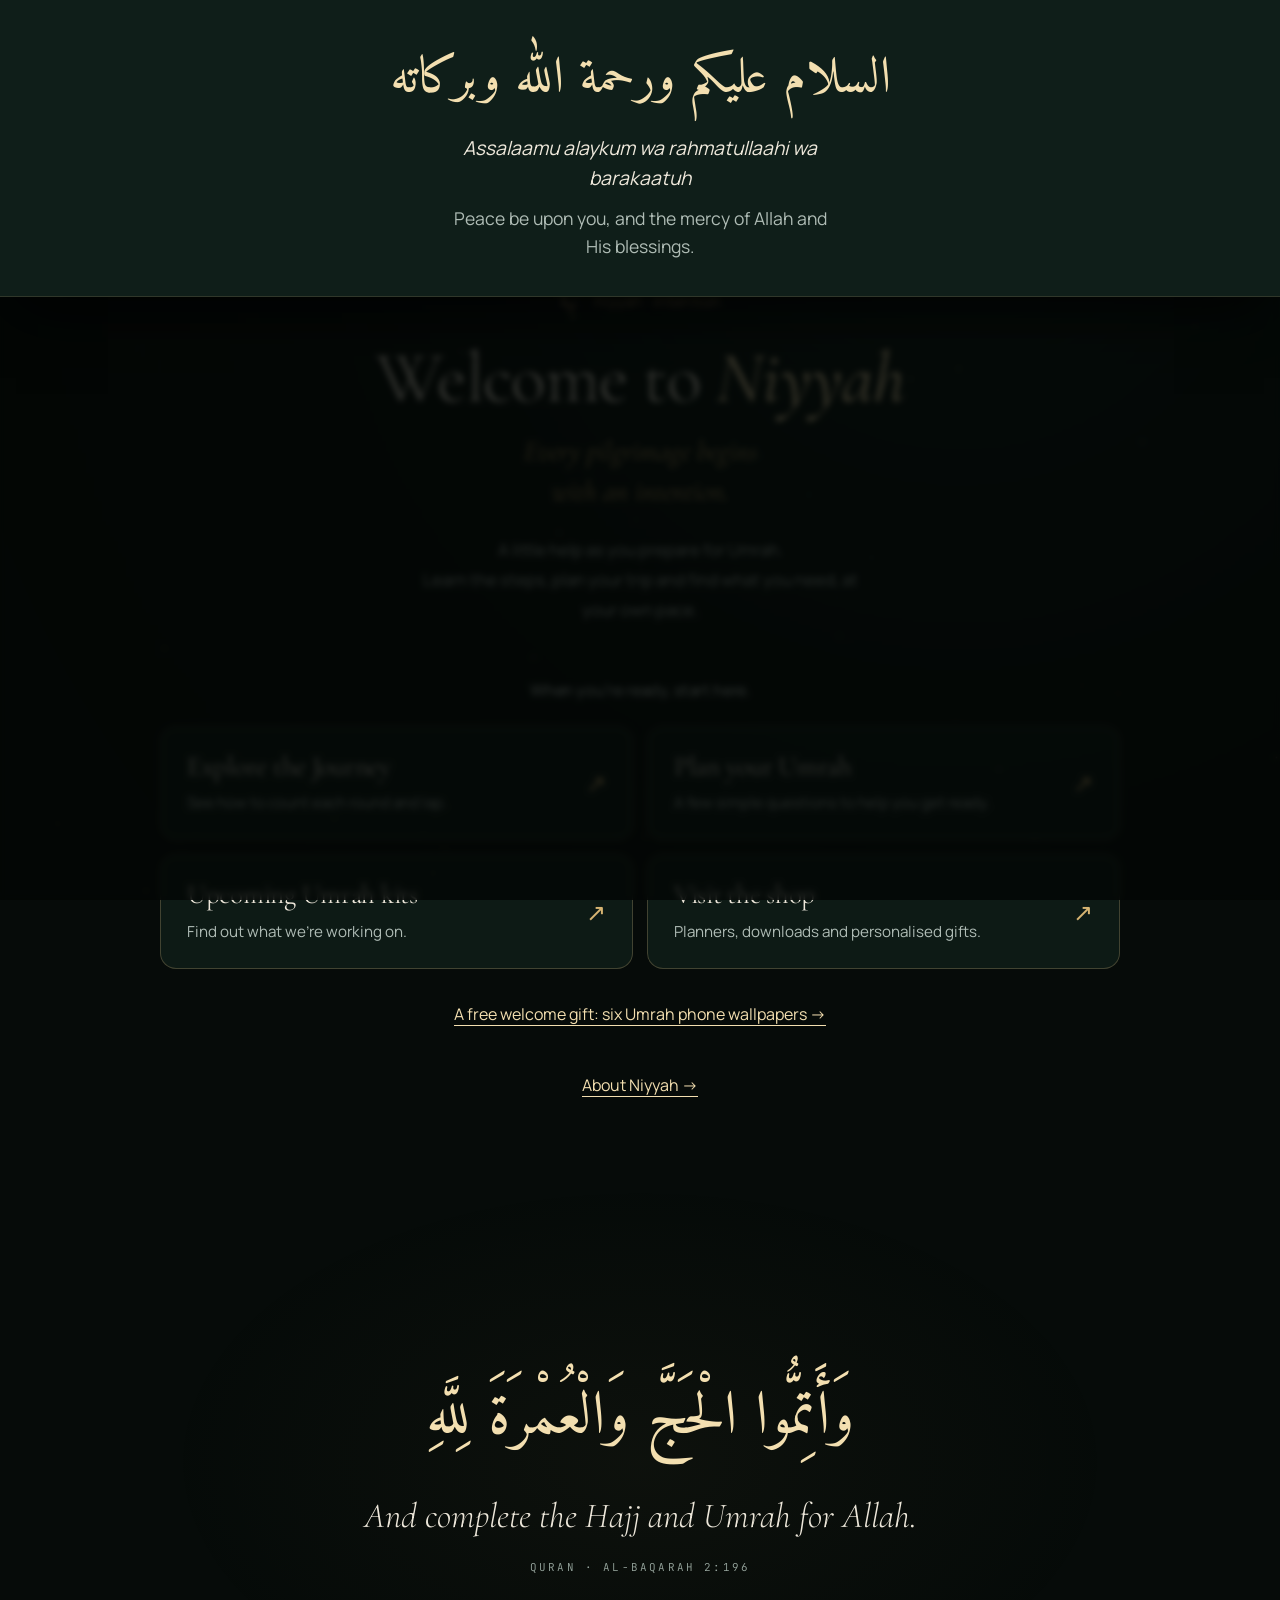
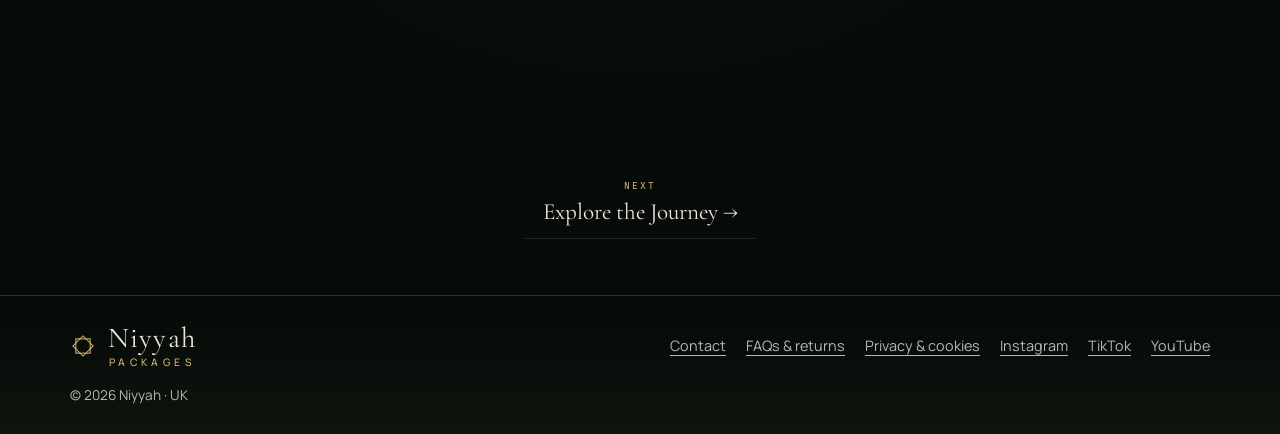
==== commit e4fe071c: "Shooting stars fly in different directions Co-Authored-By: Claude Opus 5.5 <noreply@anthropic.com> C" ====
--- a/index.html
+++ b/index.html
@@ -120,7 +120,7 @@
   <p>© 2026 Niyyah · UK</p>
 </div></footer>
 <script src="assets/ui.js?v=20261030-motion6"></script>
-<script src="assets/sky.js?v=20261104-stars1"></script>
+<script src="assets/sky.js?v=20261104-stars2"></script>
 <script src="assets/reminders.js?v=20261104-stars1"></script>
 <script src="assets/salaam.js?v=20261104-entry1" defer></script>
 </body>
